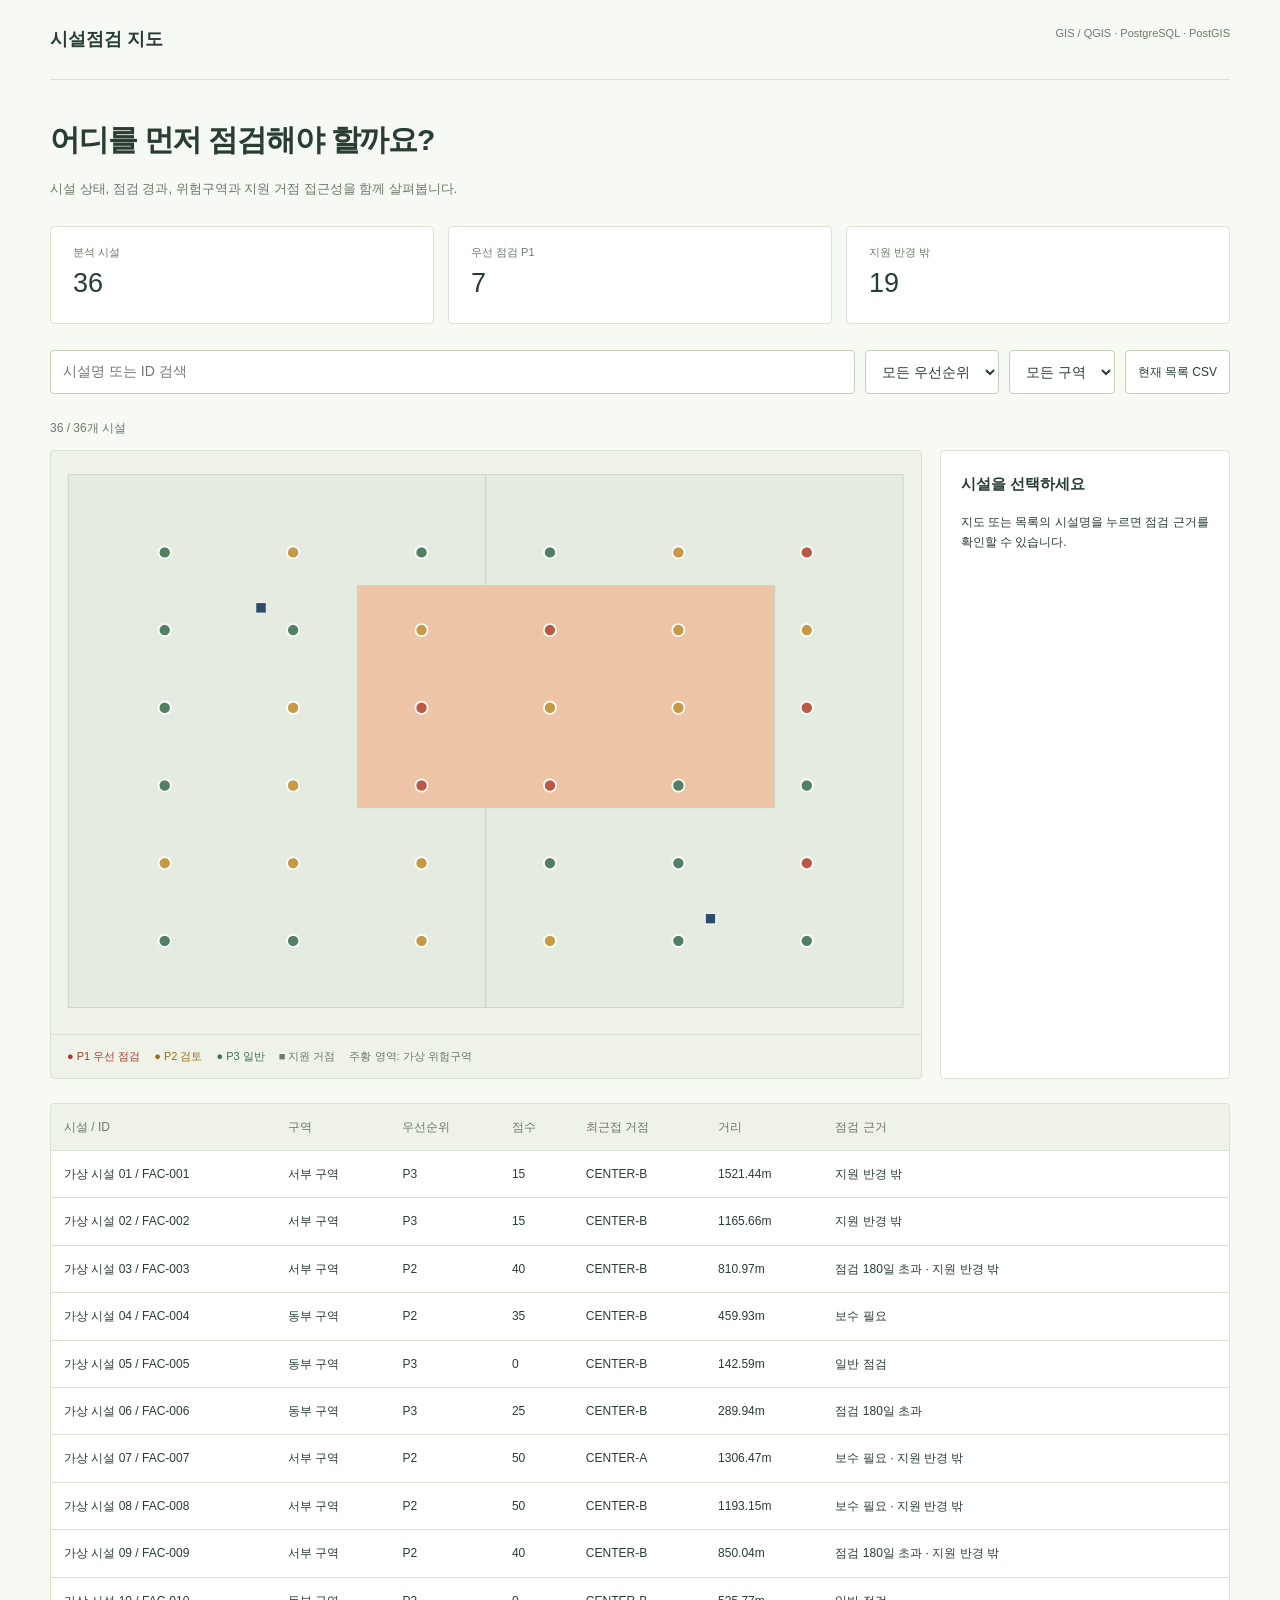
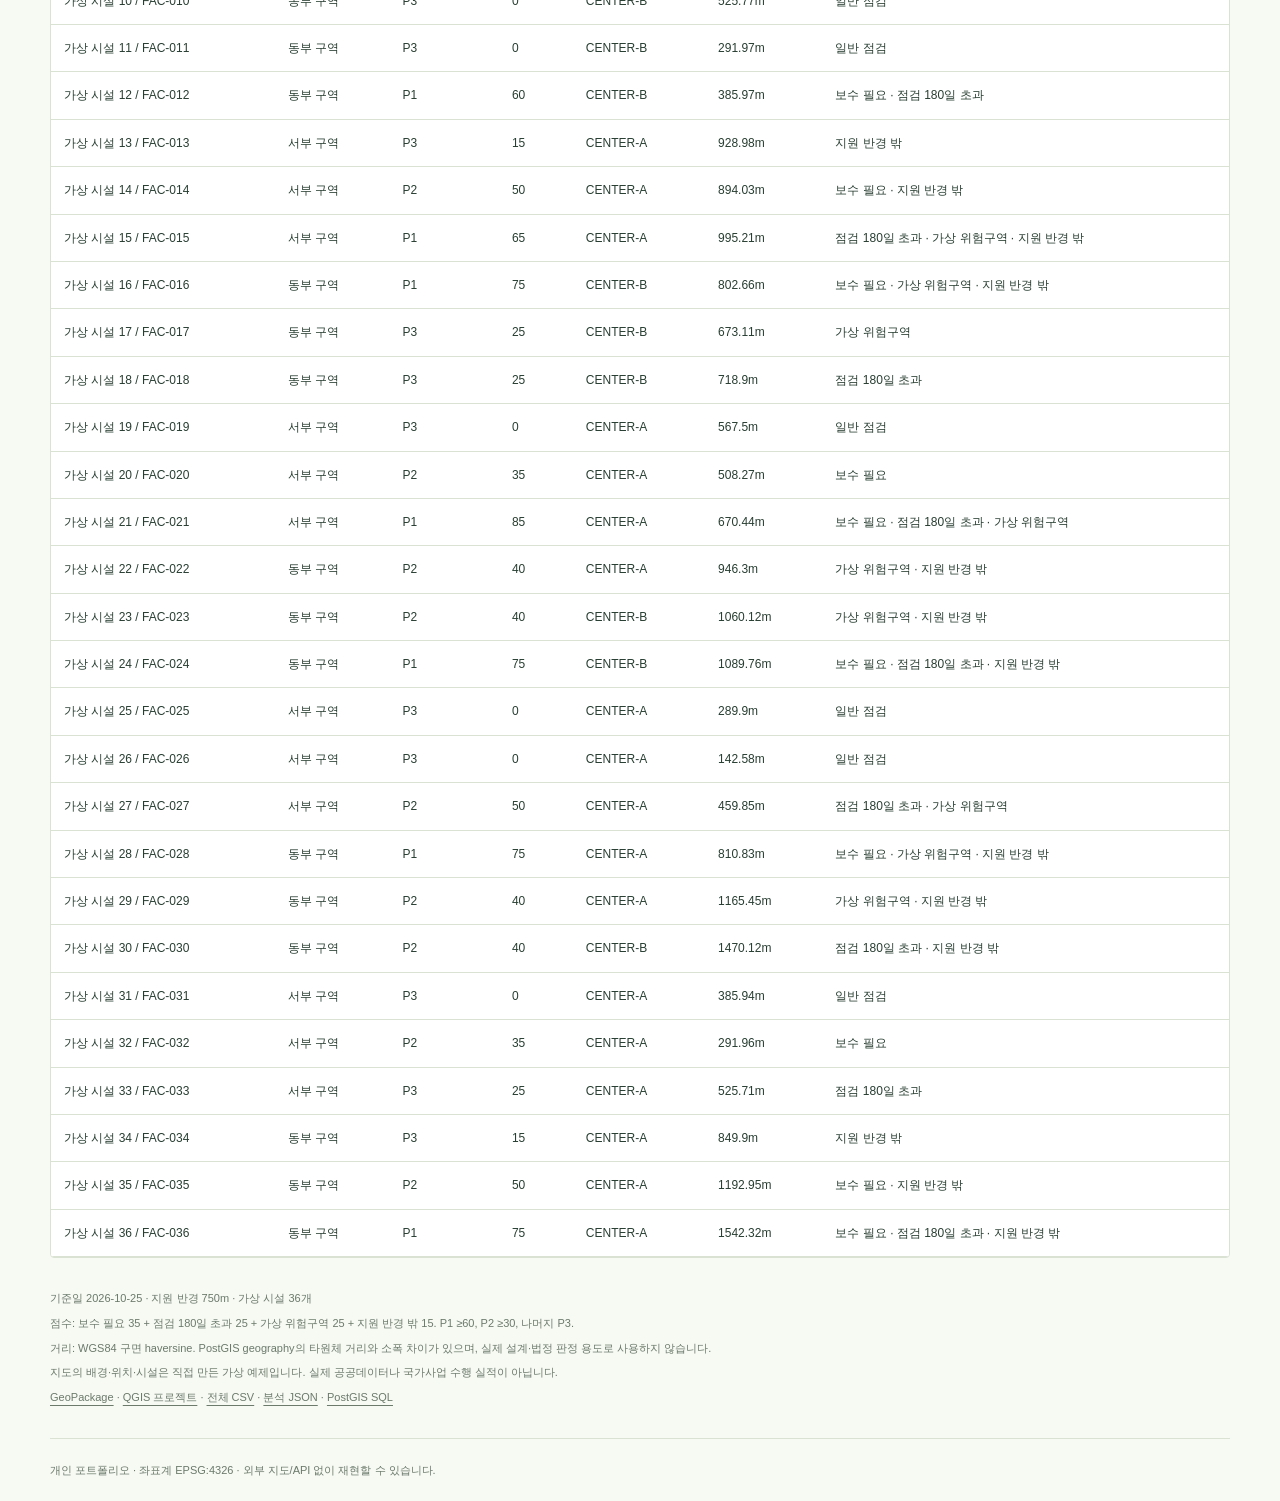
==== output/index.html @ bceedb84 "Build reproducible facility GIS analysis with map and PostGIS verification" ====
<!doctype html><html lang="ko"><head><link rel="icon" href="data:,"><meta charset="utf-8"><meta name="viewport" content="width=device-width,initial-scale=1"><title>시설 점검 우선순위 · GIS 포트폴리오</title><style>
:root{--ink:#283e32;--muted:#6b7a6b;--line:#dae2d4}*{box-sizing:border-box}body{margin:0;background:#f7f9f3;color:var(--ink);font:14px/1.7 "Segoe UI","Malgun Gothic",sans-serif}.shell{width:min(1180px,calc(100% - 40px));margin:auto}header{border-bottom:1px solid var(--line);padding:24px 0;display:flex;justify-content:space-between;gap:20px}header strong{font-size:18px}header span,small{font-size:11px;color:var(--muted)}h1{font-size:30px;letter-spacing:-.04em;margin:34px 0 10px}h2{font-size:15px;margin:0 0 15px}.lead{color:var(--muted);font-size:13px}.metrics{display:grid;grid-template-columns:repeat(3,1fr);gap:14px;margin:26px 0}.metrics>div{border:1px solid var(--line);background:white;padding:16px 22px;border-radius:4px}.metrics span{display:block;font-size:11px;color:var(--muted)}.metrics strong{font-size:27px;font-weight:500}.filters{display:flex;gap:10px;margin:24px 0}input,select,button{font:inherit;border:1px solid #c5d0bf;background:white;border-radius:4px;padding:9px 12px;color:var(--ink)}input{flex:1;min-width:0}button{cursor:pointer;font-size:12px}.layout{display:grid;grid-template-columns:minmax(0,3fr) minmax(230px,1fr);gap:18px}.map{border:1px solid var(--line);background:#eef2e8;border-radius:4px;overflow:hidden}svg{display:block;width:100%;height:auto}.asset{fill:#537f62;stroke:white;stroke-width:2;cursor:pointer}.asset[data-priority=P1]{fill:#bb5945}.asset[data-priority=P2]{fill:#c69a44}.asset:focus,.asset.selected{stroke:#152c20;stroke-width:4;outline:none}.asset[hidden]{display:none}.detail{background:white;border:1px solid var(--line);padding:20px;border-radius:4px}.detail p{font-size:12px}.legend{font-size:11px;color:var(--muted);padding:12px 16px;border-top:1px solid var(--line);display:flex;flex-wrap:wrap;gap:14px}.p1{color:#a3402c}.p2{color:#986c20}.p3{color:#427253}.table-wrap{overflow:auto;margin-top:24px;border:1px solid var(--line);border-radius:4px}table{border-collapse:collapse;width:100%;background:white;font-size:12px}th,td{text-align:left;padding:13px;border-bottom:1px solid var(--line)}th{font-weight:500;color:var(--muted);background:#eef2e8}td button{padding:0;border:0;text-align:left;background:none;color:var(--ink)}.empty{text-align:center;padding:25px}.notes{padding:25px 0;color:var(--muted);font-size:11px}.notes p{margin:6px 0}a{color:inherit;text-underline-offset:4px}.status{font-size:12px;color:var(--muted)}footer{border-top:1px solid var(--line);padding:22px 0;font-size:11px;color:var(--muted)}:focus-visible{outline:2px solid #466c3f;outline-offset:3px}@media(max-width:760px){.shell{width:calc(100% - 28px)}.layout{grid-template-columns:1fr}.filters{flex-wrap:wrap}.filters input{flex-basis:100%}.filters select{flex:1;min-width:0}.metrics{gap:8px}.metrics>div{padding:12px}h1{font-size:25px}header span{display:none}table{min-width:650px}}
</style></head><body><div class="shell"><header><strong>시설점검 지도</strong><span>GIS / QGIS · PostgreSQL · PostGIS</span></header><main><h1>어디를 먼저 점검해야 할까요?</h1><p class="lead">시설 상태, 점검 경과, 위험구역과 지원 거점 접근성을 함께 살펴봅니다.</p><section class="metrics" aria-label="분석 요약"><div><span>분석 시설</span><strong id="total"></strong></div><div><span>우선 점검 P1</span><strong id="high"></strong></div><div><span>지원 반경 밖</span><strong id="uncovered"></strong></div></section><div class="filters"><input id="search" type="search" placeholder="시설명 또는 ID 검색" aria-label="시설 검색"><select id="priority" aria-label="우선순위"><option value="">모든 우선순위</option><option>P1</option><option>P2</option><option>P3</option></select><select id="zone" aria-label="구역"><option value="">모든 구역</option></select><button id="download">현재 목록 CSV</button></div><p id="count" class="status" role="status"></p><div class="layout"><div class="map"><svg viewBox="0 0 1000 670" role="img" aria-label="가상 공공시설 우선순위 지도"><path d="M 20.00,640.00 L 500.00,640.00 L 500.00,27.23 L 20.00,27.23 L 20.00,640.00 Z" fill-rule="evenodd" fill="#e4ece1" stroke="#c6d2bd"><title>서부 구역</title></path><path d="M 500.00,640.00 L 980.00,640.00 L 980.00,27.23 L 500.00,27.23 L 500.00,640.00 Z" fill-rule="evenodd" fill="#e4ece1" stroke="#c6d2bd"><title>동부 구역</title></path><path d="M 352.31,410.21 L 832.31,410.21 L 832.31,154.89 L 352.31,154.89 L 352.31,410.21 Z" fill-rule="evenodd" fill="#edc4a5" stroke="#c6d2bd"><title>가상 집중 점검구역</title></path><circle class="asset" tabindex="0" role="button" aria-label="가상 시설 01" data-id="FAC-001" data-priority="P3" cx="130.77" cy="563.40" r="7"><title>가상 시설 01</title></circle><circle class="asset" tabindex="0" role="button" aria-label="가상 시설 02" data-id="FAC-002" data-priority="P3" cx="278.46" cy="563.40" r="7"><title>가상 시설 02</title></circle><circle class="asset" tabindex="0" role="button" aria-label="가상 시설 03" data-id="FAC-003" data-priority="P2" cx="426.15" cy="563.40" r="7"><title>가상 시설 03</title></circle><circle class="asset" tabindex="0" role="button" aria-label="가상 시설 04" data-id="FAC-004" data-priority="P2" cx="573.85" cy="563.40" r="7"><title>가상 시설 04</title></circle><circle class="asset" tabindex="0" role="button" aria-label="가상 시설 05" data-id="FAC-005" data-priority="P3" cx="721.54" cy="563.40" r="7"><title>가상 시설 05</title></circle><circle class="asset" tabindex="0" role="button" aria-label="가상 시설 06" data-id="FAC-006" data-priority="P3" cx="869.23" cy="563.40" r="7"><title>가상 시설 06</title></circle><circle class="asset" tabindex="0" role="button" aria-label="가상 시설 07" data-id="FAC-007" data-priority="P2" cx="130.77" cy="474.04" r="7"><title>가상 시설 07</title></circle><circle class="asset" tabindex="0" role="button" aria-label="가상 시설 08" data-id="FAC-008" data-priority="P2" cx="278.46" cy="474.04" r="7"><title>가상 시설 08</title></circle><circle class="asset" tabindex="0" role="button" aria-label="가상 시설 09" data-id="FAC-009" data-priority="P2" cx="426.15" cy="474.04" r="7"><title>가상 시설 09</title></circle><circle class="asset" tabindex="0" role="button" aria-label="가상 시설 10" data-id="FAC-010" data-priority="P3" cx="573.85" cy="474.04" r="7"><title>가상 시설 10</title></circle><circle class="asset" tabindex="0" role="button" aria-label="가상 시설 11" data-id="FAC-011" data-priority="P3" cx="721.54" cy="474.04" r="7"><title>가상 시설 11</title></circle><circle class="asset" tabindex="0" role="button" aria-label="가상 시설 12" data-id="FAC-012" data-priority="P1" cx="869.23" cy="474.04" r="7"><title>가상 시설 12</title></circle><circle class="asset" tabindex="0" role="button" aria-label="가상 시설 13" data-id="FAC-013" data-priority="P3" cx="130.77" cy="384.68" r="7"><title>가상 시설 13</title></circle><circle class="asset" tabindex="0" role="button" aria-label="가상 시설 14" data-id="FAC-014" data-priority="P2" cx="278.46" cy="384.68" r="7"><title>가상 시설 14</title></circle><circle class="asset" tabindex="0" role="button" aria-label="가상 시설 15" data-id="FAC-015" data-priority="P1" cx="426.15" cy="384.68" r="7"><title>가상 시설 15</title></circle><circle class="asset" tabindex="0" role="button" aria-label="가상 시설 16" data-id="FAC-016" data-priority="P1" cx="573.85" cy="384.68" r="7"><title>가상 시설 16</title></circle><circle class="asset" tabindex="0" role="button" aria-label="가상 시설 17" data-id="FAC-017" data-priority="P3" cx="721.54" cy="384.68" r="7"><title>가상 시설 17</title></circle><circle class="asset" tabindex="0" role="button" aria-label="가상 시설 18" data-id="FAC-018" data-priority="P3" cx="869.23" cy="384.68" r="7"><title>가상 시설 18</title></circle><circle class="asset" tabindex="0" role="button" aria-label="가상 시설 19" data-id="FAC-019" data-priority="P3" cx="130.77" cy="295.32" r="7"><title>가상 시설 19</title></circle><circle class="asset" tabindex="0" role="button" aria-label="가상 시설 20" data-id="FAC-020" data-priority="P2" cx="278.46" cy="295.32" r="7"><title>가상 시설 20</title></circle><circle class="asset" tabindex="0" role="button" aria-label="가상 시설 21" data-id="FAC-021" data-priority="P1" cx="426.15" cy="295.32" r="7"><title>가상 시설 21</title></circle><circle class="asset" tabindex="0" role="button" aria-label="가상 시설 22" data-id="FAC-022" data-priority="P2" cx="573.85" cy="295.32" r="7"><title>가상 시설 22</title></circle><circle class="asset" tabindex="0" role="button" aria-label="가상 시설 23" data-id="FAC-023" data-priority="P2" cx="721.54" cy="295.32" r="7"><title>가상 시설 23</title></circle><circle class="asset" tabindex="0" role="button" aria-label="가상 시설 24" data-id="FAC-024" data-priority="P1" cx="869.23" cy="295.32" r="7"><title>가상 시설 24</title></circle><circle class="asset" tabindex="0" role="button" aria-label="가상 시설 25" data-id="FAC-025" data-priority="P3" cx="130.77" cy="205.96" r="7"><title>가상 시설 25</title></circle><circle class="asset" tabindex="0" role="button" aria-label="가상 시설 26" data-id="FAC-026" data-priority="P3" cx="278.46" cy="205.96" r="7"><title>가상 시설 26</title></circle><circle class="asset" tabindex="0" role="button" aria-label="가상 시설 27" data-id="FAC-027" data-priority="P2" cx="426.15" cy="205.96" r="7"><title>가상 시설 27</title></circle><circle class="asset" tabindex="0" role="button" aria-label="가상 시설 28" data-id="FAC-028" data-priority="P1" cx="573.85" cy="205.96" r="7"><title>가상 시설 28</title></circle><circle class="asset" tabindex="0" role="button" aria-label="가상 시설 29" data-id="FAC-029" data-priority="P2" cx="721.54" cy="205.96" r="7"><title>가상 시설 29</title></circle><circle class="asset" tabindex="0" role="button" aria-label="가상 시설 30" data-id="FAC-030" data-priority="P2" cx="869.23" cy="205.96" r="7"><title>가상 시설 30</title></circle><circle class="asset" tabindex="0" role="button" aria-label="가상 시설 31" data-id="FAC-031" data-priority="P3" cx="130.77" cy="116.60" r="7"><title>가상 시설 31</title></circle><circle class="asset" tabindex="0" role="button" aria-label="가상 시설 32" data-id="FAC-032" data-priority="P2" cx="278.46" cy="116.60" r="7"><title>가상 시설 32</title></circle><circle class="asset" tabindex="0" role="button" aria-label="가상 시설 33" data-id="FAC-033" data-priority="P3" cx="426.15" cy="116.60" r="7"><title>가상 시설 33</title></circle><circle class="asset" tabindex="0" role="button" aria-label="가상 시설 34" data-id="FAC-034" data-priority="P3" cx="573.85" cy="116.60" r="7"><title>가상 시설 34</title></circle><circle class="asset" tabindex="0" role="button" aria-label="가상 시설 35" data-id="FAC-035" data-priority="P2" cx="721.54" cy="116.60" r="7"><title>가상 시설 35</title></circle><circle class="asset" tabindex="0" role="button" aria-label="가상 시설 36" data-id="FAC-036" data-priority="P1" cx="869.23" cy="116.60" r="7"><title>가상 시설 36</title></circle><rect x="235.54" y="174.43" width="12" height="12" fill="#2e4d6b" stroke="white"><title>가상 북부 지원 거점</title></rect><rect x="752.46" y="531.87" width="12" height="12" fill="#2e4d6b" stroke="white"><title>가상 남부 지원 거점</title></rect></svg><div class="legend"><span class="p1">● P1 우선 점검</span><span class="p2">● P2 검토</span><span class="p3">● P3 일반</span><span>■ 지원 거점</span><span>주황 영역: 가상 위험구역</span></div></div><aside class="detail" id="detail"><h2>시설을 선택하세요</h2><p>지도 또는 목록의 시설명을 누르면 점검 근거를 확인할 수 있습니다.</p></aside></div><div class="table-wrap"><table><thead><tr><th>시설 / ID</th><th>구역</th><th>우선순위</th><th>점수</th><th>최근접 거점</th><th>거리</th><th>점검 근거</th></tr></thead><tbody id="rows"></tbody></table></div><section class="notes"><p id="basis"></p><p>점수: 보수 필요 35 + 점검 180일 초과 25 + 가상 위험구역 25 + 지원 반경 밖 15. P1 ≥60, P2 ≥30, 나머지 P3.</p><p>거리: WGS84 구면 haversine. PostGIS geography의 타원체 거리와 소폭 차이가 있으며, 실제 설계·법정 판정 용도로 사용하지 않습니다.</p><p>지도의 배경·위치·시설은 직접 만든 가상 예제입니다. 실제 공공데이터나 국가사업 수행 실적이 아닙니다.</p><p><a href="analysis.gpkg">GeoPackage</a> · <a href="facility-review.qgs">QGIS 프로젝트</a> · <a href="facilities.csv">전체 CSV</a> · <a href="report.json">분석 JSON</a> · <a href="postgis.sql">PostGIS SQL</a></p></section></main><footer>개인 포트폴리오 · 좌표계 EPSG:4326 · 외부 지도/API 없이 재현할 수 있습니다.</footer></div><script id="report-data" type="application/json">{"as_of": "2026-10-25", "radius_m": 750, "distance_method": "WGS84 coordinates / spherical haversine R=6371008.8m; PostGIS geography uses spheroid", "synthetic": true, "total": 36, "uncovered": 19, "high_priority": 7, "rows": [{"id": "FAC-001", "name": "가상 시설 01", "kind": "안전표지", "condition": "OK", "last_inspected": "2026-09-01", "zone": "서부 구역", "nearest_center": "CENTER-B", "distance_m": 1521.44, "covered": false, "hazard": false, "overdue": false, "score": 15, "priority": "P3", "reasons": "지원 반경 밖", "lon": 127.42, "lat": 36.61}, {"id": "FAC-002", "name": "가상 시설 02", "kind": "보행시설", "condition": "OK", "last_inspected": "2026-09-01", "zone": "서부 구역", "nearest_center": "CENTER-B", "distance_m": 1165.66, "covered": false, "hazard": false, "overdue": false, "score": 15, "priority": "P3", "reasons": "지원 반경 밖", "lon": 127.424, "lat": 36.61}, {"id": "FAC-003", "name": "가상 시설 03", "kind": "배수시설", "condition": "OK", "last_inspected": "2026-01-10", "zone": "서부 구역", "nearest_center": "CENTER-B", "distance_m": 810.97, "covered": false, "hazard": false, "overdue": true, "score": 40, "priority": "P2", "reasons": "점검 180일 초과 · 지원 반경 밖", "lon": 127.428, "lat": 36.61}, {"id": "FAC-004", "name": "가상 시설 04", "kind": "안전표지", "condition": "REPAIR", "last_inspected": "2026-09-01", "zone": "동부 구역", "nearest_center": "CENTER-B", "distance_m": 459.93, "covered": true, "hazard": false, "overdue": false, "score": 35, "priority": "P2", "reasons": "보수 필요", "lon": 127.432, "lat": 36.61}, {"id": "FAC-005", "name": "가상 시설 05", "kind": "보행시설", "condition": "OK", "last_inspected": "2026-09-01", "zone": "동부 구역", "nearest_center": "CENTER-B", "distance_m": 142.59, "covered": true, "hazard": false, "overdue": false, "score": 0, "priority": "P3", "reasons": "일반 점검", "lon": 127.436, "lat": 36.61}, {"id": "FAC-006", "name": "가상 시설 06", "kind": "배수시설", "condition": "OK", "last_inspected": "2026-01-10", "zone": "동부 구역", "nearest_center": "CENTER-B", "distance_m": 289.94, "covered": true, "hazard": false, "overdue": true, "score": 25, "priority": "P3", "reasons": "점검 180일 초과", "lon": 127.44, "lat": 36.61}, {"id": "FAC-007", "name": "가상 시설 07", "kind": "안전표지", "condition": "REPAIR", "last_inspected": "2026-09-01", "zone": "서부 구역", "nearest_center": "CENTER-A", "distance_m": 1306.47, "covered": false, "hazard": false, "overdue": false, "score": 50, "priority": "P2", "reasons": "보수 필요 · 지원 반경 밖", "lon": 127.42, "lat": 36.6135}, {"id": "FAC-008", "name": "가상 시설 08", "kind": "보행시설", "condition": "REPAIR", "last_inspected": "2026-09-01", "zone": "서부 구역", "nearest_center": "CENTER-B", "distance_m": 1193.15, "covered": false, "hazard": false, "overdue": false, "score": 50, "priority": "P2", "reasons": "보수 필요 · 지원 반경 밖", "lon": 127.424, "lat": 36.6135}, {"id": "FAC-009", "name": "가상 시설 09", "kind": "배수시설", "condition": "OK", "last_inspected": "2026-01-10", "zone": "서부 구역", "nearest_center": "CENTER-B", "distance_m": 850.04, "covered": false, "hazard": false, "overdue": true, "score": 40, "priority": "P2", "reasons": "점검 180일 초과 · 지원 반경 밖", "lon": 127.428, "lat": 36.6135}, {"id": "FAC-010", "name": "가상 시설 10", "kind": "안전표지", "condition": "OK", "last_inspected": "2026-09-01", "zone": "동부 구역", "nearest_center": "CENTER-B", "distance_m": 525.77, "covered": true, "hazard": false, "overdue": false, "score": 0, "priority": "P3", "reasons": "일반 점검", "lon": 127.432, "lat": 36.6135}, {"id": "FAC-011", "name": "가상 시설 11", "kind": "보행시설", "condition": "OK", "last_inspected": "2026-09-01", "zone": "동부 구역", "nearest_center": "CENTER-B", "distance_m": 291.97, "covered": true, "hazard": false, "overdue": false, "score": 0, "priority": "P3", "reasons": "일반 점검", "lon": 127.436, "lat": 36.6135}, {"id": "FAC-012", "name": "가상 시설 12", "kind": "배수시설", "condition": "REPAIR", "last_inspected": "2026-01-10", "zone": "동부 구역", "nearest_center": "CENTER-B", "distance_m": 385.97, "covered": true, "hazard": false, "overdue": true, "score": 60, "priority": "P1", "reasons": "보수 필요 · 점검 180일 초과", "lon": 127.44, "lat": 36.6135}, {"id": "FAC-013", "name": "가상 시설 13", "kind": "안전표지", "condition": "OK", "last_inspected": "2026-09-01", "zone": "서부 구역", "nearest_center": "CENTER-A", "distance_m": 928.98, "covered": false, "hazard": false, "overdue": false, "score": 15, "priority": "P3", "reasons": "지원 반경 밖", "lon": 127.42, "lat": 36.617}, {"id": "FAC-014", "name": "가상 시설 14", "kind": "보행시설", "condition": "REPAIR", "last_inspected": "2026-09-01", "zone": "서부 구역", "nearest_center": "CENTER-A", "distance_m": 894.03, "covered": false, "hazard": false, "overdue": false, "score": 50, "priority": "P2", "reasons": "보수 필요 · 지원 반경 밖", "lon": 127.424, "lat": 36.617}, {"id": "FAC-015", "name": "가상 시설 15", "kind": "배수시설", "condition": "OK", "last_inspected": "2026-01-10", "zone": "서부 구역", "nearest_center": "CENTER-A", "distance_m": 995.21, "covered": false, "hazard": true, "overdue": true, "score": 65, "priority": "P1", "reasons": "점검 180일 초과 · 가상 위험구역 · 지원 반경 밖", "lon": 127.428, "lat": 36.617}, {"id": "FAC-016", "name": "가상 시설 16", "kind": "안전표지", "condition": "REPAIR", "last_inspected": "2026-09-01", "zone": "동부 구역", "nearest_center": "CENTER-B", "distance_m": 802.66, "covered": false, "hazard": true, "overdue": false, "score": 75, "priority": "P1", "reasons": "보수 필요 · 가상 위험구역 · 지원 반경 밖", "lon": 127.432, "lat": 36.617}, {"id": "FAC-017", "name": "가상 시설 17", "kind": "보행시설", "condition": "OK", "last_inspected": "2026-09-01", "zone": "동부 구역", "nearest_center": "CENTER-B", "distance_m": 673.11, "covered": true, "hazard": true, "overdue": false, "score": 25, "priority": "P3", "reasons": "가상 위험구역", "lon": 127.436, "lat": 36.617}, {"id": "FAC-018", "name": "가상 시설 18", "kind": "배수시설", "condition": "OK", "last_inspected": "2026-01-10", "zone": "동부 구역", "nearest_center": "CENTER-B", "distance_m": 718.9, "covered": true, "hazard": false, "overdue": true, "score": 25, "priority": "P3", "reasons": "점검 180일 초과", "lon": 127.44, "lat": 36.617}, {"id": "FAC-019", "name": "가상 시설 19", "kind": "안전표지", "condition": "OK", "last_inspected": "2026-09-01", "zone": "서부 구역", "nearest_center": "CENTER-A", "distance_m": 567.5, "covered": true, "hazard": false, "overdue": false, "score": 0, "priority": "P3", "reasons": "일반 점검", "lon": 127.42, "lat": 36.6205}, {"id": "FAC-020", "name": "가상 시설 20", "kind": "보행시설", "condition": "REPAIR", "last_inspected": "2026-09-01", "zone": "서부 구역", "nearest_center": "CENTER-A", "distance_m": 508.27, "covered": true, "hazard": false, "overdue": false, "score": 35, "priority": "P2", "reasons": "보수 필요", "lon": 127.424, "lat": 36.6205}, {"id": "FAC-021", "name": "가상 시설 21", "kind": "배수시설", "condition": "REPAIR", "last_inspected": "2026-01-10", "zone": "서부 구역", "nearest_center": "CENTER-A", "distance_m": 670.44, "covered": true, "hazard": true, "overdue": true, "score": 85, "priority": "P1", "reasons": "보수 필요 · 점검 180일 초과 · 가상 위험구역", "lon": 127.428, "lat": 36.6205}, {"id": "FAC-022", "name": "가상 시설 22", "kind": "안전표지", "condition": "OK", "last_inspected": "2026-09-01", "zone": "동부 구역", "nearest_center": "CENTER-A", "distance_m": 946.3, "covered": false, "hazard": true, "overdue": false, "score": 40, "priority": "P2", "reasons": "가상 위험구역 · 지원 반경 밖", "lon": 127.432, "lat": 36.6205}, {"id": "FAC-023", "name": "가상 시설 23", "kind": "보행시설", "condition": "OK", "last_inspected": "2026-09-01", "zone": "동부 구역", "nearest_center": "CENTER-B", "distance_m": 1060.12, "covered": false, "hazard": true, "overdue": false, "score": 40, "priority": "P2", "reasons": "가상 위험구역 · 지원 반경 밖", "lon": 127.436, "lat": 36.6205}, {"id": "FAC-024", "name": "가상 시설 24", "kind": "배수시설", "condition": "REPAIR", "last_inspected": "2026-01-10", "zone": "동부 구역", "nearest_center": "CENTER-B", "distance_m": 1089.76, "covered": false, "hazard": false, "overdue": true, "score": 75, "priority": "P1", "reasons": "보수 필요 · 점검 180일 초과 · 지원 반경 밖", "lon": 127.44, "lat": 36.6205}, {"id": "FAC-025", "name": "가상 시설 25", "kind": "안전표지", "condition": "OK", "last_inspected": "2026-09-01", "zone": "서부 구역", "nearest_center": "CENTER-A", "distance_m": 289.9, "covered": true, "hazard": false, "overdue": false, "score": 0, "priority": "P3", "reasons": "일반 점검", "lon": 127.42, "lat": 36.624}, {"id": "FAC-026", "name": "가상 시설 26", "kind": "보행시설", "condition": "OK", "last_inspected": "2026-09-01", "zone": "서부 구역", "nearest_center": "CENTER-A", "distance_m": 142.58, "covered": true, "hazard": false, "overdue": false, "score": 0, "priority": "P3", "reasons": "일반 점검", "lon": 127.424, "lat": 36.624}, {"id": "FAC-027", "name": "가상 시설 27", "kind": "배수시설", "condition": "OK", "last_inspected": "2026-01-10", "zone": "서부 구역", "nearest_center": "CENTER-A", "distance_m": 459.85, "covered": true, "hazard": true, "overdue": true, "score": 50, "priority": "P2", "reasons": "점검 180일 초과 · 가상 위험구역", "lon": 127.428, "lat": 36.624}, {"id": "FAC-028", "name": "가상 시설 28", "kind": "안전표지", "condition": "REPAIR", "last_inspected": "2026-09-01", "zone": "동부 구역", "nearest_center": "CENTER-A", "distance_m": 810.83, "covered": false, "hazard": true, "overdue": false, "score": 75, "priority": "P1", "reasons": "보수 필요 · 가상 위험구역 · 지원 반경 밖", "lon": 127.432, "lat": 36.624}, {"id": "FAC-029", "name": "가상 시설 29", "kind": "보행시설", "condition": "OK", "last_inspected": "2026-09-01", "zone": "동부 구역", "nearest_center": "CENTER-A", "distance_m": 1165.45, "covered": false, "hazard": true, "overdue": false, "score": 40, "priority": "P2", "reasons": "가상 위험구역 · 지원 반경 밖", "lon": 127.436, "lat": 36.624}, {"id": "FAC-030", "name": "가상 시설 30", "kind": "배수시설", "condition": "OK", "last_inspected": "2026-01-10", "zone": "동부 구역", "nearest_center": "CENTER-B", "distance_m": 1470.12, "covered": false, "hazard": false, "overdue": true, "score": 40, "priority": "P2", "reasons": "점검 180일 초과 · 지원 반경 밖", "lon": 127.44, "lat": 36.624}, {"id": "FAC-031", "name": "가상 시설 31", "kind": "안전표지", "condition": "OK", "last_inspected": "2026-09-01", "zone": "서부 구역", "nearest_center": "CENTER-A", "distance_m": 385.94, "covered": true, "hazard": false, "overdue": false, "score": 0, "priority": "P3", "reasons": "일반 점검", "lon": 127.42, "lat": 36.6275}, {"id": "FAC-032", "name": "가상 시설 32", "kind": "보행시설", "condition": "REPAIR", "last_inspected": "2026-09-01", "zone": "서부 구역", "nearest_center": "CENTER-A", "distance_m": 291.96, "covered": true, "hazard": false, "overdue": false, "score": 35, "priority": "P2", "reasons": "보수 필요", "lon": 127.424, "lat": 36.6275}, {"id": "FAC-033", "name": "가상 시설 33", "kind": "배수시설", "condition": "OK", "last_inspected": "2026-01-10", "zone": "서부 구역", "nearest_center": "CENTER-A", "distance_m": 525.71, "covered": true, "hazard": false, "overdue": true, "score": 25, "priority": "P3", "reasons": "점검 180일 초과", "lon": 127.428, "lat": 36.6275}, {"id": "FAC-034", "name": "가상 시설 34", "kind": "안전표지", "condition": "OK", "last_inspected": "2026-09-01", "zone": "동부 구역", "nearest_center": "CENTER-A", "distance_m": 849.9, "covered": false, "hazard": false, "overdue": false, "score": 15, "priority": "P3", "reasons": "지원 반경 밖", "lon": 127.432, "lat": 36.6275}, {"id": "FAC-035", "name": "가상 시설 35", "kind": "보행시설", "condition": "REPAIR", "last_inspected": "2026-09-01", "zone": "동부 구역", "nearest_center": "CENTER-A", "distance_m": 1192.95, "covered": false, "hazard": false, "overdue": false, "score": 50, "priority": "P2", "reasons": "보수 필요 · 지원 반경 밖", "lon": 127.436, "lat": 36.6275}, {"id": "FAC-036", "name": "가상 시설 36", "kind": "배수시설", "condition": "REPAIR", "last_inspected": "2026-01-10", "zone": "동부 구역", "nearest_center": "CENTER-A", "distance_m": 1542.32, "covered": false, "hazard": false, "overdue": true, "score": 75, "priority": "P1", "reasons": "보수 필요 · 점검 180일 초과 · 지원 반경 밖", "lon": 127.44, "lat": 36.6275}]}</script><script>
const report=JSON.parse(document.querySelector('#report-data').textContent);const rows=report.rows;let shown=rows;
document.querySelector('#total').textContent=report.total;document.querySelector('#high').textContent=report.high_priority;document.querySelector('#uncovered').textContent=report.uncovered;document.querySelector('#basis').textContent=`기준일 ${report.as_of} · 지원 반경 ${report.radius_m}m · 가상 시설 ${report.total}개`;
for(const zone of [...new Set(rows.map(r=>r.zone))].sort()){const option=document.createElement('option');option.value=zone;option.textContent=zone;document.querySelector('#zone').append(option)}
function select(id){const row=rows.find(r=>r.id===id);if(!row)return;const box=document.querySelector('#detail');box.replaceChildren();const title=document.createElement('h2');title.textContent=row.name;box.append(title);for(const text of [`${row.id} · ${row.kind}`,`구역: ${row.zone}`,`우선순위: ${row.priority} / ${row.score}점`,`최근접 거점: ${row.nearest_center}`,`거리: ${row.distance_m.toLocaleString()}m / ${row.covered?'반경 안':'반경 밖'}`,`최종 점검: ${row.last_inspected}`,`점검 근거: ${row.reasons}`]){const p=document.createElement('p');p.textContent=text;box.append(p)}document.querySelectorAll('.asset').forEach(e=>e.classList.toggle('selected',e.dataset.id===id))}
function render(){const query=document.querySelector('#search').value.trim().toLocaleLowerCase();const priority=document.querySelector('#priority').value;const zone=document.querySelector('#zone').value;shown=rows.filter(r=>(!priority||r.priority===priority)&&(!zone||r.zone===zone)&&(!query||(r.id+' '+r.name).toLocaleLowerCase().includes(query)));document.querySelector('#count').textContent=`${shown.length} / ${rows.length}개 시설`;const body=document.querySelector('#rows');body.replaceChildren();const ids=new Set(shown.map(r=>r.id));document.querySelectorAll('.asset').forEach(e=>{e.toggleAttribute('hidden',!ids.has(e.dataset.id))});for(const row of shown){const tr=document.createElement('tr');const td=document.createElement('td');const button=document.createElement('button');button.textContent=row.name+' / '+row.id;button.onclick=()=>select(row.id);td.append(button);tr.append(td);for(const value of [row.zone,row.priority,row.score,row.nearest_center,row.distance_m+'m',row.reasons]){const cell=document.createElement('td');cell.textContent=value;tr.append(cell)}body.append(tr)}if(!shown.length){const tr=document.createElement('tr');const td=document.createElement('td');td.colSpan=7;td.className='empty';td.textContent='조건에 맞는 시설이 없습니다.';tr.append(td);body.append(tr)}}
for(const id of ['search','priority','zone'])document.querySelector('#'+id).addEventListener('input',render);
document.querySelectorAll('.asset').forEach(e=>{e.onclick=()=>select(e.dataset.id);e.onkeydown=event=>{if(event.key==='Enter'||event.key===' '){event.preventDefault();select(e.dataset.id)}}});
document.querySelector('#download').onclick=()=>{const keys=['id','name','zone','priority','score','distance_m','reasons'];const csv=v=>'"'+String(v).replace(/^[\s]*([=+@-])/g,"'$1").replaceAll('"','""')+'"';const text='\uFEFF'+[keys,...shown.map(r=>keys.map(k=>r[k]))].map(row=>row.map(csv).join(',')).join('\r\n');const url=URL.createObjectURL(new Blob([text],{type:'text/csv;charset=utf-8'}));const a=document.createElement('a');a.href=url;a.download='filtered-facilities.csv';a.click();setTimeout(()=>URL.revokeObjectURL(url),1000)};
render();
</script></body></html>
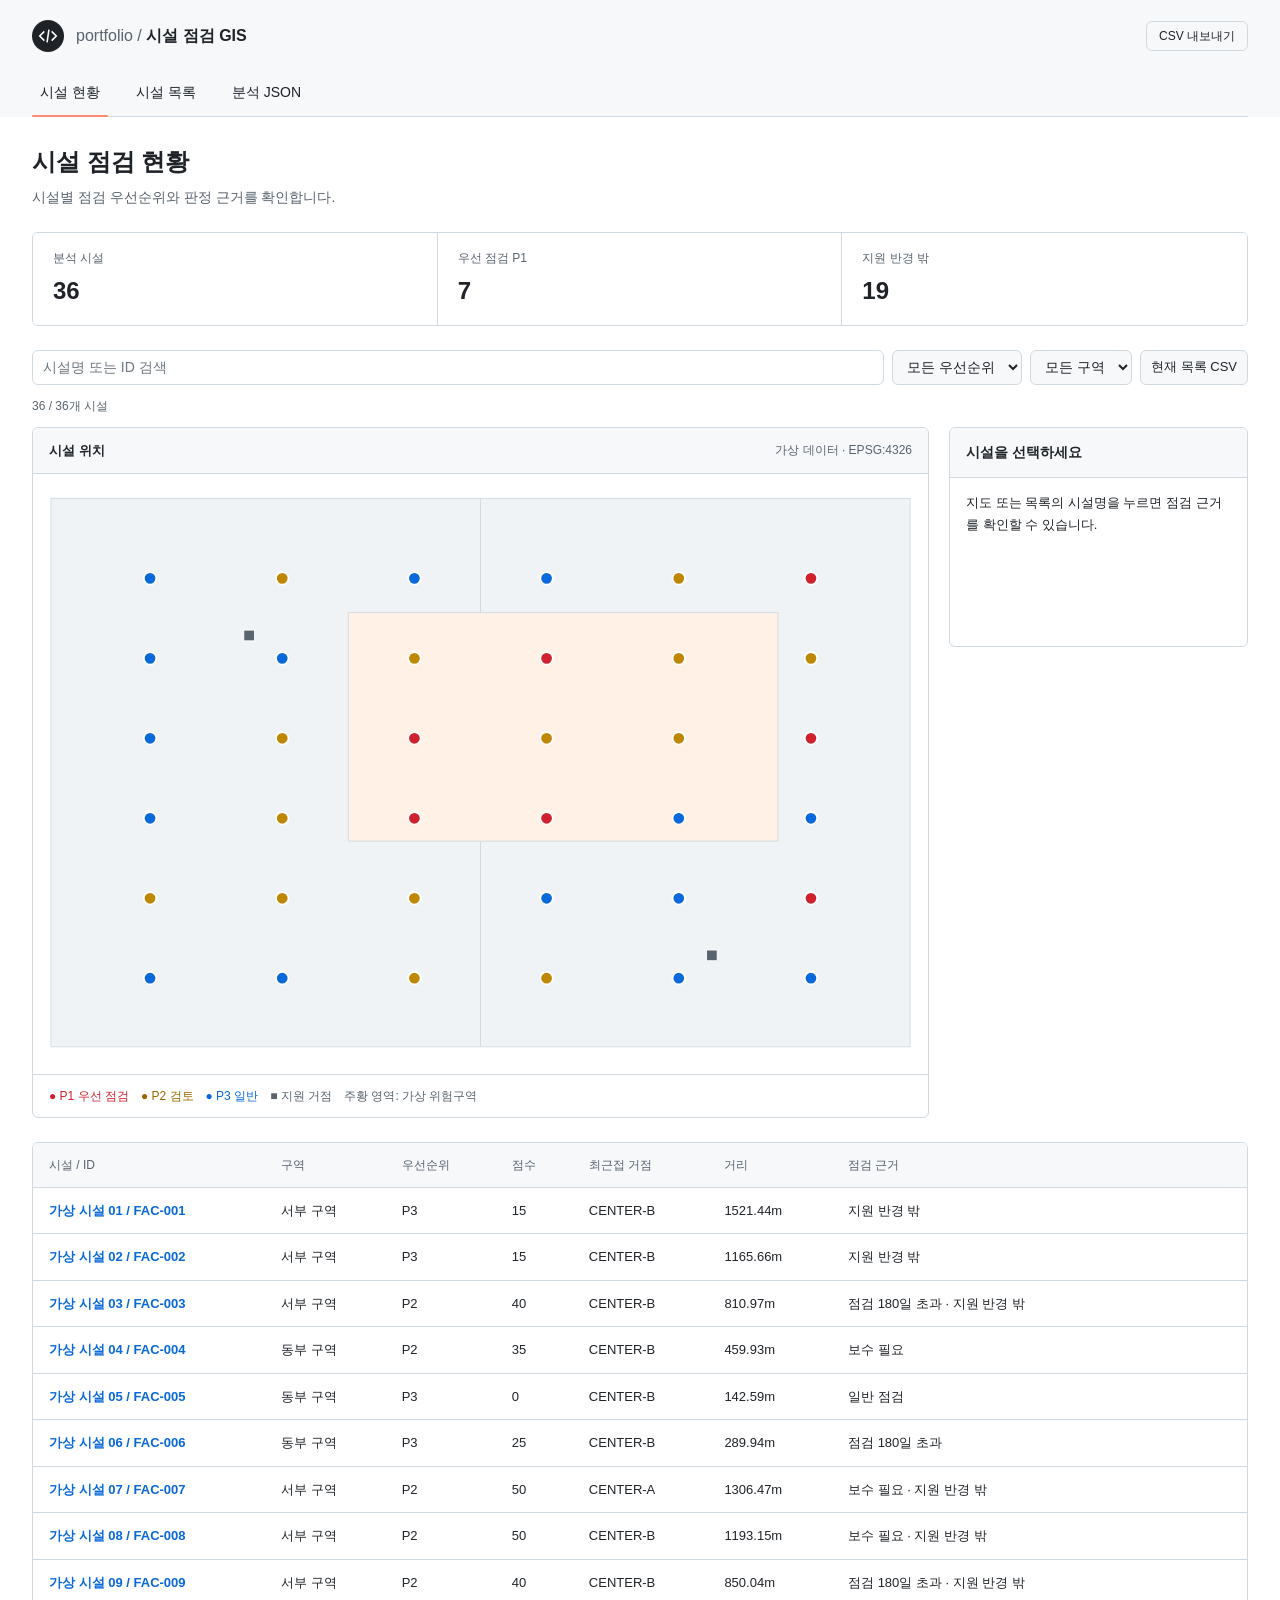
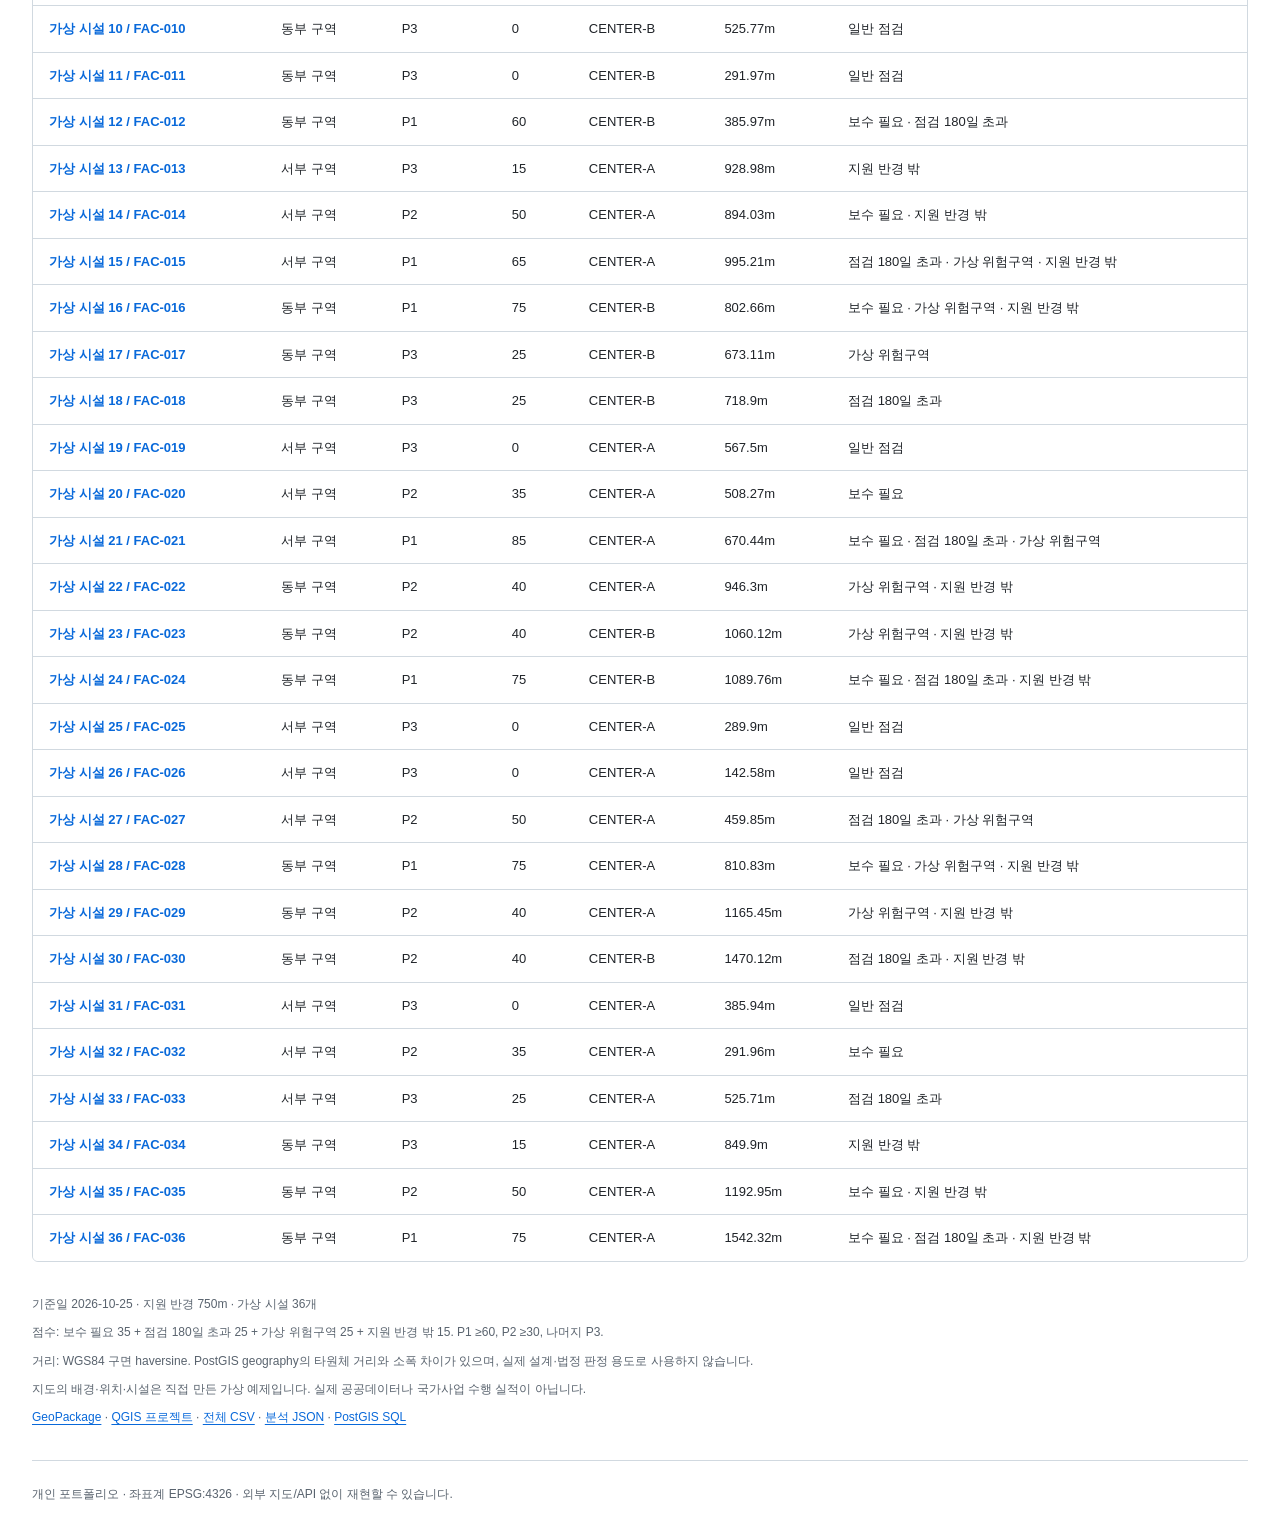
==== commit b6418e7f: "Apply GitHub-inspired GIS dashboard and neutral map styling" ====
--- a/output/index.html
+++ b/output/index.html
@@ -1,13 +1,733 @@
-<!doctype html><html lang="ko"><head><link rel="icon" href="data:,"><meta charset="utf-8"><meta name="viewport" content="width=device-width,initial-scale=1"><title>시설 점검 우선순위 · GIS 포트폴리오</title><style>
-:root{--ink:#283e32;--muted:#6b7a6b;--line:#dae2d4}*{box-sizing:border-box}body{margin:0;background:#f7f9f3;color:var(--ink);font:14px/1.7 "Segoe UI","Malgun Gothic",sans-serif}.shell{width:min(1180px,calc(100% - 40px));margin:auto}header{border-bottom:1px solid var(--line);padding:24px 0;display:flex;justify-content:space-between;gap:20px}header strong{font-size:18px}header span,small{font-size:11px;color:var(--muted)}h1{font-size:30px;letter-spacing:-.04em;margin:34px 0 10px}h2{font-size:15px;margin:0 0 15px}.lead{color:var(--muted);font-size:13px}.metrics{display:grid;grid-template-columns:repeat(3,1fr);gap:14px;margin:26px 0}.metrics>div{border:1px solid var(--line);background:white;padding:16px 22px;border-radius:4px}.metrics span{display:block;font-size:11px;color:var(--muted)}.metrics strong{font-size:27px;font-weight:500}.filters{display:flex;gap:10px;margin:24px 0}input,select,button{font:inherit;border:1px solid #c5d0bf;background:white;border-radius:4px;padding:9px 12px;color:var(--ink)}input{flex:1;min-width:0}button{cursor:pointer;font-size:12px}.layout{display:grid;grid-template-columns:minmax(0,3fr) minmax(230px,1fr);gap:18px}.map{border:1px solid var(--line);background:#eef2e8;border-radius:4px;overflow:hidden}svg{display:block;width:100%;height:auto}.asset{fill:#537f62;stroke:white;stroke-width:2;cursor:pointer}.asset[data-priority=P1]{fill:#bb5945}.asset[data-priority=P2]{fill:#c69a44}.asset:focus,.asset.selected{stroke:#152c20;stroke-width:4;outline:none}.asset[hidden]{display:none}.detail{background:white;border:1px solid var(--line);padding:20px;border-radius:4px}.detail p{font-size:12px}.legend{font-size:11px;color:var(--muted);padding:12px 16px;border-top:1px solid var(--line);display:flex;flex-wrap:wrap;gap:14px}.p1{color:#a3402c}.p2{color:#986c20}.p3{color:#427253}.table-wrap{overflow:auto;margin-top:24px;border:1px solid var(--line);border-radius:4px}table{border-collapse:collapse;width:100%;background:white;font-size:12px}th,td{text-align:left;padding:13px;border-bottom:1px solid var(--line)}th{font-weight:500;color:var(--muted);background:#eef2e8}td button{padding:0;border:0;text-align:left;background:none;color:var(--ink)}.empty{text-align:center;padding:25px}.notes{padding:25px 0;color:var(--muted);font-size:11px}.notes p{margin:6px 0}a{color:inherit;text-underline-offset:4px}.status{font-size:12px;color:var(--muted)}footer{border-top:1px solid var(--line);padding:22px 0;font-size:11px;color:var(--muted)}:focus-visible{outline:2px solid #466c3f;outline-offset:3px}@media(max-width:760px){.shell{width:calc(100% - 28px)}.layout{grid-template-columns:1fr}.filters{flex-wrap:wrap}.filters input{flex-basis:100%}.filters select{flex:1;min-width:0}.metrics{gap:8px}.metrics>div{padding:12px}h1{font-size:25px}header span{display:none}table{min-width:650px}}
-</style></head><body><div class="shell"><header><strong>시설점검 지도</strong><span>GIS / QGIS · PostgreSQL · PostGIS</span></header><main><h1>어디를 먼저 점검해야 할까요?</h1><p class="lead">시설 상태, 점검 경과, 위험구역과 지원 거점 접근성을 함께 살펴봅니다.</p><section class="metrics" aria-label="분석 요약"><div><span>분석 시설</span><strong id="total"></strong></div><div><span>우선 점검 P1</span><strong id="high"></strong></div><div><span>지원 반경 밖</span><strong id="uncovered"></strong></div></section><div class="filters"><input id="search" type="search" placeholder="시설명 또는 ID 검색" aria-label="시설 검색"><select id="priority" aria-label="우선순위"><option value="">모든 우선순위</option><option>P1</option><option>P2</option><option>P3</option></select><select id="zone" aria-label="구역"><option value="">모든 구역</option></select><button id="download">현재 목록 CSV</button></div><p id="count" class="status" role="status"></p><div class="layout"><div class="map"><svg viewBox="0 0 1000 670" role="img" aria-label="가상 공공시설 우선순위 지도"><path d="M 20.00,640.00 L 500.00,640.00 L 500.00,27.23 L 20.00,27.23 L 20.00,640.00 Z" fill-rule="evenodd" fill="#e4ece1" stroke="#c6d2bd"><title>서부 구역</title></path><path d="M 500.00,640.00 L 980.00,640.00 L 980.00,27.23 L 500.00,27.23 L 500.00,640.00 Z" fill-rule="evenodd" fill="#e4ece1" stroke="#c6d2bd"><title>동부 구역</title></path><path d="M 352.31,410.21 L 832.31,410.21 L 832.31,154.89 L 352.31,154.89 L 352.31,410.21 Z" fill-rule="evenodd" fill="#edc4a5" stroke="#c6d2bd"><title>가상 집중 점검구역</title></path><circle class="asset" tabindex="0" role="button" aria-label="가상 시설 01" data-id="FAC-001" data-priority="P3" cx="130.77" cy="563.40" r="7"><title>가상 시설 01</title></circle><circle class="asset" tabindex="0" role="button" aria-label="가상 시설 02" data-id="FAC-002" data-priority="P3" cx="278.46" cy="563.40" r="7"><title>가상 시설 02</title></circle><circle class="asset" tabindex="0" role="button" aria-label="가상 시설 03" data-id="FAC-003" data-priority="P2" cx="426.15" cy="563.40" r="7"><title>가상 시설 03</title></circle><circle class="asset" tabindex="0" role="button" aria-label="가상 시설 04" data-id="FAC-004" data-priority="P2" cx="573.85" cy="563.40" r="7"><title>가상 시설 04</title></circle><circle class="asset" tabindex="0" role="button" aria-label="가상 시설 05" data-id="FAC-005" data-priority="P3" cx="721.54" cy="563.40" r="7"><title>가상 시설 05</title></circle><circle class="asset" tabindex="0" role="button" aria-label="가상 시설 06" data-id="FAC-006" data-priority="P3" cx="869.23" cy="563.40" r="7"><title>가상 시설 06</title></circle><circle class="asset" tabindex="0" role="button" aria-label="가상 시설 07" data-id="FAC-007" data-priority="P2" cx="130.77" cy="474.04" r="7"><title>가상 시설 07</title></circle><circle class="asset" tabindex="0" role="button" aria-label="가상 시설 08" data-id="FAC-008" data-priority="P2" cx="278.46" cy="474.04" r="7"><title>가상 시설 08</title></circle><circle class="asset" tabindex="0" role="button" aria-label="가상 시설 09" data-id="FAC-009" data-priority="P2" cx="426.15" cy="474.04" r="7"><title>가상 시설 09</title></circle><circle class="asset" tabindex="0" role="button" aria-label="가상 시설 10" data-id="FAC-010" data-priority="P3" cx="573.85" cy="474.04" r="7"><title>가상 시설 10</title></circle><circle class="asset" tabindex="0" role="button" aria-label="가상 시설 11" data-id="FAC-011" data-priority="P3" cx="721.54" cy="474.04" r="7"><title>가상 시설 11</title></circle><circle class="asset" tabindex="0" role="button" aria-label="가상 시설 12" data-id="FAC-012" data-priority="P1" cx="869.23" cy="474.04" r="7"><title>가상 시설 12</title></circle><circle class="asset" tabindex="0" role="button" aria-label="가상 시설 13" data-id="FAC-013" data-priority="P3" cx="130.77" cy="384.68" r="7"><title>가상 시설 13</title></circle><circle class="asset" tabindex="0" role="button" aria-label="가상 시설 14" data-id="FAC-014" data-priority="P2" cx="278.46" cy="384.68" r="7"><title>가상 시설 14</title></circle><circle class="asset" tabindex="0" role="button" aria-label="가상 시설 15" data-id="FAC-015" data-priority="P1" cx="426.15" cy="384.68" r="7"><title>가상 시설 15</title></circle><circle class="asset" tabindex="0" role="button" aria-label="가상 시설 16" data-id="FAC-016" data-priority="P1" cx="573.85" cy="384.68" r="7"><title>가상 시설 16</title></circle><circle class="asset" tabindex="0" role="button" aria-label="가상 시설 17" data-id="FAC-017" data-priority="P3" cx="721.54" cy="384.68" r="7"><title>가상 시설 17</title></circle><circle class="asset" tabindex="0" role="button" aria-label="가상 시설 18" data-id="FAC-018" data-priority="P3" cx="869.23" cy="384.68" r="7"><title>가상 시설 18</title></circle><circle class="asset" tabindex="0" role="button" aria-label="가상 시설 19" data-id="FAC-019" data-priority="P3" cx="130.77" cy="295.32" r="7"><title>가상 시설 19</title></circle><circle class="asset" tabindex="0" role="button" aria-label="가상 시설 20" data-id="FAC-020" data-priority="P2" cx="278.46" cy="295.32" r="7"><title>가상 시설 20</title></circle><circle class="asset" tabindex="0" role="button" aria-label="가상 시설 21" data-id="FAC-021" data-priority="P1" cx="426.15" cy="295.32" r="7"><title>가상 시설 21</title></circle><circle class="asset" tabindex="0" role="button" aria-label="가상 시설 22" data-id="FAC-022" data-priority="P2" cx="573.85" cy="295.32" r="7"><title>가상 시설 22</title></circle><circle class="asset" tabindex="0" role="button" aria-label="가상 시설 23" data-id="FAC-023" data-priority="P2" cx="721.54" cy="295.32" r="7"><title>가상 시설 23</title></circle><circle class="asset" tabindex="0" role="button" aria-label="가상 시설 24" data-id="FAC-024" data-priority="P1" cx="869.23" cy="295.32" r="7"><title>가상 시설 24</title></circle><circle class="asset" tabindex="0" role="button" aria-label="가상 시설 25" data-id="FAC-025" data-priority="P3" cx="130.77" cy="205.96" r="7"><title>가상 시설 25</title></circle><circle class="asset" tabindex="0" role="button" aria-label="가상 시설 26" data-id="FAC-026" data-priority="P3" cx="278.46" cy="205.96" r="7"><title>가상 시설 26</title></circle><circle class="asset" tabindex="0" role="button" aria-label="가상 시설 27" data-id="FAC-027" data-priority="P2" cx="426.15" cy="205.96" r="7"><title>가상 시설 27</title></circle><circle class="asset" tabindex="0" role="button" aria-label="가상 시설 28" data-id="FAC-028" data-priority="P1" cx="573.85" cy="205.96" r="7"><title>가상 시설 28</title></circle><circle class="asset" tabindex="0" role="button" aria-label="가상 시설 29" data-id="FAC-029" data-priority="P2" cx="721.54" cy="205.96" r="7"><title>가상 시설 29</title></circle><circle class="asset" tabindex="0" role="button" aria-label="가상 시설 30" data-id="FAC-030" data-priority="P2" cx="869.23" cy="205.96" r="7"><title>가상 시설 30</title></circle><circle class="asset" tabindex="0" role="button" aria-label="가상 시설 31" data-id="FAC-031" data-priority="P3" cx="130.77" cy="116.60" r="7"><title>가상 시설 31</title></circle><circle class="asset" tabindex="0" role="button" aria-label="가상 시설 32" data-id="FAC-032" data-priority="P2" cx="278.46" cy="116.60" r="7"><title>가상 시설 32</title></circle><circle class="asset" tabindex="0" role="button" aria-label="가상 시설 33" data-id="FAC-033" data-priority="P3" cx="426.15" cy="116.60" r="7"><title>가상 시설 33</title></circle><circle class="asset" tabindex="0" role="button" aria-label="가상 시설 34" data-id="FAC-034" data-priority="P3" cx="573.85" cy="116.60" r="7"><title>가상 시설 34</title></circle><circle class="asset" tabindex="0" role="button" aria-label="가상 시설 35" data-id="FAC-035" data-priority="P2" cx="721.54" cy="116.60" r="7"><title>가상 시설 35</title></circle><circle class="asset" tabindex="0" role="button" aria-label="가상 시설 36" data-id="FAC-036" data-priority="P1" cx="869.23" cy="116.60" r="7"><title>가상 시설 36</title></circle><rect x="235.54" y="174.43" width="12" height="12" fill="#2e4d6b" stroke="white"><title>가상 북부 지원 거점</title></rect><rect x="752.46" y="531.87" width="12" height="12" fill="#2e4d6b" stroke="white"><title>가상 남부 지원 거점</title></rect></svg><div class="legend"><span class="p1">● P1 우선 점검</span><span class="p2">● P2 검토</span><span class="p3">● P3 일반</span><span>■ 지원 거점</span><span>주황 영역: 가상 위험구역</span></div></div><aside class="detail" id="detail"><h2>시설을 선택하세요</h2><p>지도 또는 목록의 시설명을 누르면 점검 근거를 확인할 수 있습니다.</p></aside></div><div class="table-wrap"><table><thead><tr><th>시설 / ID</th><th>구역</th><th>우선순위</th><th>점수</th><th>최근접 거점</th><th>거리</th><th>점검 근거</th></tr></thead><tbody id="rows"></tbody></table></div><section class="notes"><p id="basis"></p><p>점수: 보수 필요 35 + 점검 180일 초과 25 + 가상 위험구역 25 + 지원 반경 밖 15. P1 ≥60, P2 ≥30, 나머지 P3.</p><p>거리: WGS84 구면 haversine. PostGIS geography의 타원체 거리와 소폭 차이가 있으며, 실제 설계·법정 판정 용도로 사용하지 않습니다.</p><p>지도의 배경·위치·시설은 직접 만든 가상 예제입니다. 실제 공공데이터나 국가사업 수행 실적이 아닙니다.</p><p><a href="analysis.gpkg">GeoPackage</a> · <a href="facility-review.qgs">QGIS 프로젝트</a> · <a href="facilities.csv">전체 CSV</a> · <a href="report.json">분석 JSON</a> · <a href="postgis.sql">PostGIS SQL</a></p></section></main><footer>개인 포트폴리오 · 좌표계 EPSG:4326 · 외부 지도/API 없이 재현할 수 있습니다.</footer></div><script id="report-data" type="application/json">{"as_of": "2026-10-25", "radius_m": 750, "distance_method": "WGS84 coordinates / spherical haversine R=6371008.8m; PostGIS geography uses spheroid", "synthetic": true, "total": 36, "uncovered": 19, "high_priority": 7, "rows": [{"id": "FAC-001", "name": "가상 시설 01", "kind": "안전표지", "condition": "OK", "last_inspected": "2026-09-01", "zone": "서부 구역", "nearest_center": "CENTER-B", "distance_m": 1521.44, "covered": false, "hazard": false, "overdue": false, "score": 15, "priority": "P3", "reasons": "지원 반경 밖", "lon": 127.42, "lat": 36.61}, {"id": "FAC-002", "name": "가상 시설 02", "kind": "보행시설", "condition": "OK", "last_inspected": "2026-09-01", "zone": "서부 구역", "nearest_center": "CENTER-B", "distance_m": 1165.66, "covered": false, "hazard": false, "overdue": false, "score": 15, "priority": "P3", "reasons": "지원 반경 밖", "lon": 127.424, "lat": 36.61}, {"id": "FAC-003", "name": "가상 시설 03", "kind": "배수시설", "condition": "OK", "last_inspected": "2026-01-10", "zone": "서부 구역", "nearest_center": "CENTER-B", "distance_m": 810.97, "covered": false, "hazard": false, "overdue": true, "score": 40, "priority": "P2", "reasons": "점검 180일 초과 · 지원 반경 밖", "lon": 127.428, "lat": 36.61}, {"id": "FAC-004", "name": "가상 시설 04", "kind": "안전표지", "condition": "REPAIR", "last_inspected": "2026-09-01", "zone": "동부 구역", "nearest_center": "CENTER-B", "distance_m": 459.93, "covered": true, "hazard": false, "overdue": false, "score": 35, "priority": "P2", "reasons": "보수 필요", "lon": 127.432, "lat": 36.61}, {"id": "FAC-005", "name": "가상 시설 05", "kind": "보행시설", "condition": "OK", "last_inspected": "2026-09-01", "zone": "동부 구역", "nearest_center": "CENTER-B", "distance_m": 142.59, "covered": true, "hazard": false, "overdue": false, "score": 0, "priority": "P3", "reasons": "일반 점검", "lon": 127.436, "lat": 36.61}, {"id": "FAC-006", "name": "가상 시설 06", "kind": "배수시설", "condition": "OK", "last_inspected": "2026-01-10", "zone": "동부 구역", "nearest_center": "CENTER-B", "distance_m": 289.94, "covered": true, "hazard": false, "overdue": true, "score": 25, "priority": "P3", "reasons": "점검 180일 초과", "lon": 127.44, "lat": 36.61}, {"id": "FAC-007", "name": "가상 시설 07", "kind": "안전표지", "condition": "REPAIR", "last_inspected": "2026-09-01", "zone": "서부 구역", "nearest_center": "CENTER-A", "distance_m": 1306.47, "covered": false, "hazard": false, "overdue": false, "score": 50, "priority": "P2", "reasons": "보수 필요 · 지원 반경 밖", "lon": 127.42, "lat": 36.6135}, {"id": "FAC-008", "name": "가상 시설 08", "kind": "보행시설", "condition": "REPAIR", "last_inspected": "2026-09-01", "zone": "서부 구역", "nearest_center": "CENTER-B", "distance_m": 1193.15, "covered": false, "hazard": false, "overdue": false, "score": 50, "priority": "P2", "reasons": "보수 필요 · 지원 반경 밖", "lon": 127.424, "lat": 36.6135}, {"id": "FAC-009", "name": "가상 시설 09", "kind": "배수시설", "condition": "OK", "last_inspected": "2026-01-10", "zone": "서부 구역", "nearest_center": "CENTER-B", "distance_m": 850.04, "covered": false, "hazard": false, "overdue": true, "score": 40, "priority": "P2", "reasons": "점검 180일 초과 · 지원 반경 밖", "lon": 127.428, "lat": 36.6135}, {"id": "FAC-010", "name": "가상 시설 10", "kind": "안전표지", "condition": "OK", "last_inspected": "2026-09-01", "zone": "동부 구역", "nearest_center": "CENTER-B", "distance_m": 525.77, "covered": true, "hazard": false, "overdue": false, "score": 0, "priority": "P3", "reasons": "일반 점검", "lon": 127.432, "lat": 36.6135}, {"id": "FAC-011", "name": "가상 시설 11", "kind": "보행시설", "condition": "OK", "last_inspected": "2026-09-01", "zone": "동부 구역", "nearest_center": "CENTER-B", "distance_m": 291.97, "covered": true, "hazard": false, "overdue": false, "score": 0, "priority": "P3", "reasons": "일반 점검", "lon": 127.436, "lat": 36.6135}, {"id": "FAC-012", "name": "가상 시설 12", "kind": "배수시설", "condition": "REPAIR", "last_inspected": "2026-01-10", "zone": "동부 구역", "nearest_center": "CENTER-B", "distance_m": 385.97, "covered": true, "hazard": false, "overdue": true, "score": 60, "priority": "P1", "reasons": "보수 필요 · 점검 180일 초과", "lon": 127.44, "lat": 36.6135}, {"id": "FAC-013", "name": "가상 시설 13", "kind": "안전표지", "condition": "OK", "last_inspected": "2026-09-01", "zone": "서부 구역", "nearest_center": "CENTER-A", "distance_m": 928.98, "covered": false, "hazard": false, "overdue": false, "score": 15, "priority": "P3", "reasons": "지원 반경 밖", "lon": 127.42, "lat": 36.617}, {"id": "FAC-014", "name": "가상 시설 14", "kind": "보행시설", "condition": "REPAIR", "last_inspected": "2026-09-01", "zone": "서부 구역", "nearest_center": "CENTER-A", "distance_m": 894.03, "covered": false, "hazard": false, "overdue": false, "score": 50, "priority": "P2", "reasons": "보수 필요 · 지원 반경 밖", "lon": 127.424, "lat": 36.617}, {"id": "FAC-015", "name": "가상 시설 15", "kind": "배수시설", "condition": "OK", "last_inspected": "2026-01-10", "zone": "서부 구역", "nearest_center": "CENTER-A", "distance_m": 995.21, "covered": false, "hazard": true, "overdue": true, "score": 65, "priority": "P1", "reasons": "점검 180일 초과 · 가상 위험구역 · 지원 반경 밖", "lon": 127.428, "lat": 36.617}, {"id": "FAC-016", "name": "가상 시설 16", "kind": "안전표지", "condition": "REPAIR", "last_inspected": "2026-09-01", "zone": "동부 구역", "nearest_center": "CENTER-B", "distance_m": 802.66, "covered": false, "hazard": true, "overdue": false, "score": 75, "priority": "P1", "reasons": "보수 필요 · 가상 위험구역 · 지원 반경 밖", "lon": 127.432, "lat": 36.617}, {"id": "FAC-017", "name": "가상 시설 17", "kind": "보행시설", "condition": "OK", "last_inspected": "2026-09-01", "zone": "동부 구역", "nearest_center": "CENTER-B", "distance_m": 673.11, "covered": true, "hazard": true, "overdue": false, "score": 25, "priority": "P3", "reasons": "가상 위험구역", "lon": 127.436, "lat": 36.617}, {"id": "FAC-018", "name": "가상 시설 18", "kind": "배수시설", "condition": "OK", "last_inspected": "2026-01-10", "zone": "동부 구역", "nearest_center": "CENTER-B", "distance_m": 718.9, "covered": true, "hazard": false, "overdue": true, "score": 25, "priority": "P3", "reasons": "점검 180일 초과", "lon": 127.44, "lat": 36.617}, {"id": "FAC-019", "name": "가상 시설 19", "kind": "안전표지", "condition": "OK", "last_inspected": "2026-09-01", "zone": "서부 구역", "nearest_center": "CENTER-A", "distance_m": 567.5, "covered": true, "hazard": false, "overdue": false, "score": 0, "priority": "P3", "reasons": "일반 점검", "lon": 127.42, "lat": 36.6205}, {"id": "FAC-020", "name": "가상 시설 20", "kind": "보행시설", "condition": "REPAIR", "last_inspected": "2026-09-01", "zone": "서부 구역", "nearest_center": "CENTER-A", "distance_m": 508.27, "covered": true, "hazard": false, "overdue": false, "score": 35, "priority": "P2", "reasons": "보수 필요", "lon": 127.424, "lat": 36.6205}, {"id": "FAC-021", "name": "가상 시설 21", "kind": "배수시설", "condition": "REPAIR", "last_inspected": "2026-01-10", "zone": "서부 구역", "nearest_center": "CENTER-A", "distance_m": 670.44, "covered": true, "hazard": true, "overdue": true, "score": 85, "priority": "P1", "reasons": "보수 필요 · 점검 180일 초과 · 가상 위험구역", "lon": 127.428, "lat": 36.6205}, {"id": "FAC-022", "name": "가상 시설 22", "kind": "안전표지", "condition": "OK", "last_inspected": "2026-09-01", "zone": "동부 구역", "nearest_center": "CENTER-A", "distance_m": 946.3, "covered": false, "hazard": true, "overdue": false, "score": 40, "priority": "P2", "reasons": "가상 위험구역 · 지원 반경 밖", "lon": 127.432, "lat": 36.6205}, {"id": "FAC-023", "name": "가상 시설 23", "kind": "보행시설", "condition": "OK", "last_inspected": "2026-09-01", "zone": "동부 구역", "nearest_center": "CENTER-B", "distance_m": 1060.12, "covered": false, "hazard": true, "overdue": false, "score": 40, "priority": "P2", "reasons": "가상 위험구역 · 지원 반경 밖", "lon": 127.436, "lat": 36.6205}, {"id": "FAC-024", "name": "가상 시설 24", "kind": "배수시설", "condition": "REPAIR", "last_inspected": "2026-01-10", "zone": "동부 구역", "nearest_center": "CENTER-B", "distance_m": 1089.76, "covered": false, "hazard": false, "overdue": true, "score": 75, "priority": "P1", "reasons": "보수 필요 · 점검 180일 초과 · 지원 반경 밖", "lon": 127.44, "lat": 36.6205}, {"id": "FAC-025", "name": "가상 시설 25", "kind": "안전표지", "condition": "OK", "last_inspected": "2026-09-01", "zone": "서부 구역", "nearest_center": "CENTER-A", "distance_m": 289.9, "covered": true, "hazard": false, "overdue": false, "score": 0, "priority": "P3", "reasons": "일반 점검", "lon": 127.42, "lat": 36.624}, {"id": "FAC-026", "name": "가상 시설 26", "kind": "보행시설", "condition": "OK", "last_inspected": "2026-09-01", "zone": "서부 구역", "nearest_center": "CENTER-A", "distance_m": 142.58, "covered": true, "hazard": false, "overdue": false, "score": 0, "priority": "P3", "reasons": "일반 점검", "lon": 127.424, "lat": 36.624}, {"id": "FAC-027", "name": "가상 시설 27", "kind": "배수시설", "condition": "OK", "last_inspected": "2026-01-10", "zone": "서부 구역", "nearest_center": "CENTER-A", "distance_m": 459.85, "covered": true, "hazard": true, "overdue": true, "score": 50, "priority": "P2", "reasons": "점검 180일 초과 · 가상 위험구역", "lon": 127.428, "lat": 36.624}, {"id": "FAC-028", "name": "가상 시설 28", "kind": "안전표지", "condition": "REPAIR", "last_inspected": "2026-09-01", "zone": "동부 구역", "nearest_center": "CENTER-A", "distance_m": 810.83, "covered": false, "hazard": true, "overdue": false, "score": 75, "priority": "P1", "reasons": "보수 필요 · 가상 위험구역 · 지원 반경 밖", "lon": 127.432, "lat": 36.624}, {"id": "FAC-029", "name": "가상 시설 29", "kind": "보행시설", "condition": "OK", "last_inspected": "2026-09-01", "zone": "동부 구역", "nearest_center": "CENTER-A", "distance_m": 1165.45, "covered": false, "hazard": true, "overdue": false, "score": 40, "priority": "P2", "reasons": "가상 위험구역 · 지원 반경 밖", "lon": 127.436, "lat": 36.624}, {"id": "FAC-030", "name": "가상 시설 30", "kind": "배수시설", "condition": "OK", "last_inspected": "2026-01-10", "zone": "동부 구역", "nearest_center": "CENTER-B", "distance_m": 1470.12, "covered": false, "hazard": false, "overdue": true, "score": 40, "priority": "P2", "reasons": "점검 180일 초과 · 지원 반경 밖", "lon": 127.44, "lat": 36.624}, {"id": "FAC-031", "name": "가상 시설 31", "kind": "안전표지", "condition": "OK", "last_inspected": "2026-09-01", "zone": "서부 구역", "nearest_center": "CENTER-A", "distance_m": 385.94, "covered": true, "hazard": false, "overdue": false, "score": 0, "priority": "P3", "reasons": "일반 점검", "lon": 127.42, "lat": 36.6275}, {"id": "FAC-032", "name": "가상 시설 32", "kind": "보행시설", "condition": "REPAIR", "last_inspected": "2026-09-01", "zone": "서부 구역", "nearest_center": "CENTER-A", "distance_m": 291.96, "covered": true, "hazard": false, "overdue": false, "score": 35, "priority": "P2", "reasons": "보수 필요", "lon": 127.424, "lat": 36.6275}, {"id": "FAC-033", "name": "가상 시설 33", "kind": "배수시설", "condition": "OK", "last_inspected": "2026-01-10", "zone": "서부 구역", "nearest_center": "CENTER-A", "distance_m": 525.71, "covered": true, "hazard": false, "overdue": true, "score": 25, "priority": "P3", "reasons": "점검 180일 초과", "lon": 127.428, "lat": 36.6275}, {"id": "FAC-034", "name": "가상 시설 34", "kind": "안전표지", "condition": "OK", "last_inspected": "2026-09-01", "zone": "동부 구역", "nearest_center": "CENTER-A", "distance_m": 849.9, "covered": false, "hazard": false, "overdue": false, "score": 15, "priority": "P3", "reasons": "지원 반경 밖", "lon": 127.432, "lat": 36.6275}, {"id": "FAC-035", "name": "가상 시설 35", "kind": "보행시설", "condition": "REPAIR", "last_inspected": "2026-09-01", "zone": "동부 구역", "nearest_center": "CENTER-A", "distance_m": 1192.95, "covered": false, "hazard": false, "overdue": false, "score": 50, "priority": "P2", "reasons": "보수 필요 · 지원 반경 밖", "lon": 127.436, "lat": 36.6275}, {"id": "FAC-036", "name": "가상 시설 36", "kind": "배수시설", "condition": "REPAIR", "last_inspected": "2026-01-10", "zone": "동부 구역", "nearest_center": "CENTER-A", "distance_m": 1542.32, "covered": false, "hazard": false, "overdue": true, "score": 75, "priority": "P1", "reasons": "보수 필요 · 점검 180일 초과 · 지원 반경 밖", "lon": 127.44, "lat": 36.6275}]}</script><script>
-const report=JSON.parse(document.querySelector('#report-data').textContent);const rows=report.rows;let shown=rows;
-document.querySelector('#total').textContent=report.total;document.querySelector('#high').textContent=report.high_priority;document.querySelector('#uncovered').textContent=report.uncovered;document.querySelector('#basis').textContent=`기준일 ${report.as_of} · 지원 반경 ${report.radius_m}m · 가상 시설 ${report.total}개`;
-for(const zone of [...new Set(rows.map(r=>r.zone))].sort()){const option=document.createElement('option');option.value=zone;option.textContent=zone;document.querySelector('#zone').append(option)}
-function select(id){const row=rows.find(r=>r.id===id);if(!row)return;const box=document.querySelector('#detail');box.replaceChildren();const title=document.createElement('h2');title.textContent=row.name;box.append(title);for(const text of [`${row.id} · ${row.kind}`,`구역: ${row.zone}`,`우선순위: ${row.priority} / ${row.score}점`,`최근접 거점: ${row.nearest_center}`,`거리: ${row.distance_m.toLocaleString()}m / ${row.covered?'반경 안':'반경 밖'}`,`최종 점검: ${row.last_inspected}`,`점검 근거: ${row.reasons}`]){const p=document.createElement('p');p.textContent=text;box.append(p)}document.querySelectorAll('.asset').forEach(e=>e.classList.toggle('selected',e.dataset.id===id))}
-function render(){const query=document.querySelector('#search').value.trim().toLocaleLowerCase();const priority=document.querySelector('#priority').value;const zone=document.querySelector('#zone').value;shown=rows.filter(r=>(!priority||r.priority===priority)&&(!zone||r.zone===zone)&&(!query||(r.id+' '+r.name).toLocaleLowerCase().includes(query)));document.querySelector('#count').textContent=`${shown.length} / ${rows.length}개 시설`;const body=document.querySelector('#rows');body.replaceChildren();const ids=new Set(shown.map(r=>r.id));document.querySelectorAll('.asset').forEach(e=>{e.toggleAttribute('hidden',!ids.has(e.dataset.id))});for(const row of shown){const tr=document.createElement('tr');const td=document.createElement('td');const button=document.createElement('button');button.textContent=row.name+' / '+row.id;button.onclick=()=>select(row.id);td.append(button);tr.append(td);for(const value of [row.zone,row.priority,row.score,row.nearest_center,row.distance_m+'m',row.reasons]){const cell=document.createElement('td');cell.textContent=value;tr.append(cell)}body.append(tr)}if(!shown.length){const tr=document.createElement('tr');const td=document.createElement('td');td.colSpan=7;td.className='empty';td.textContent='조건에 맞는 시설이 없습니다.';tr.append(td);body.append(tr)}}
-for(const id of ['search','priority','zone'])document.querySelector('#'+id).addEventListener('input',render);
-document.querySelectorAll('.asset').forEach(e=>{e.onclick=()=>select(e.dataset.id);e.onkeydown=event=>{if(event.key==='Enter'||event.key===' '){event.preventDefault();select(e.dataset.id)}}});
-document.querySelector('#download').onclick=()=>{const keys=['id','name','zone','priority','score','distance_m','reasons'];const csv=v=>'"'+String(v).replace(/^[\s]*([=+@-])/g,"'$1").replaceAll('"','""')+'"';const text='\uFEFF'+[keys,...shown.map(r=>keys.map(k=>r[k]))].map(row=>row.map(csv).join(',')).join('\r\n');const url=URL.createObjectURL(new Blob([text],{type:'text/csv;charset=utf-8'}));const a=document.createElement('a');a.href=url;a.download='filtered-facilities.csv';a.click();setTimeout(()=>URL.revokeObjectURL(url),1000)};
+<!doctype html>
+<html lang="ko">
+  <head>
+    <link rel="icon" href="data:," />
+    <meta charset="utf-8" />
+    <meta name="viewport" content="width=device-width,initial-scale=1" />
+    <title>시설 점검 우선순위 · GIS 포트폴리오</title>
+    <style>
+      /* GitHub / Primer-inspired UI. Priority colors describe data, not page decoration. */
+:root {
+  color-scheme: light;
+  --ink: #1f2328;
+  --muted: #59636e;
+  --line: #d1d9e0;
+  --surface: #f6f8fa;
+  --accent: #0969da;
+}
+* {
+  box-sizing: border-box;
+}
+html {
+  scroll-padding-top: 20px;
+}
+body {
+  margin: 0;
+  background: #fff;
+  color: var(--ink);
+  font:
+    14px/1.5 -apple-system,
+    BlinkMacSystemFont,
+    "Segoe UI",
+    "Malgun Gothic",
+    sans-serif;
+  -webkit-font-smoothing: antialiased;
+}
+.shell {
+  width: min(1216px, calc(100% - 64px));
+  margin: auto;
+}
+a {
+  color: var(--accent);
+  text-underline-offset: 3px;
+}
+button,
+input,
+select {
+  font: inherit;
+}
+:focus-visible {
+  outline: 2px solid var(--accent);
+  outline-offset: 2px;
+}
+.app-header {
+  background: var(--surface);
+  box-shadow: 0 0 0 100vmax var(--surface);
+  clip-path: inset(0 -100vmax);
+  border-bottom: 1px solid var(--line);
+}
+.topbar {
+  min-height: 72px;
+  display: flex;
+  align-items: center;
+  justify-content: space-between;
+  gap: 16px;
+}
+.brand {
+  display: inline-flex;
+  align-items: center;
+  gap: 12px;
+  color: var(--ink);
+  font-size: 16px;
+  font-weight: 600;
+  text-decoration: none;
+}
+.brand-owner {
+  color: var(--muted);
+  font-weight: 400;
+}
+.brand-symbol {
+  display: inline-grid;
+  place-items: center;
+  width: 32px;
+  height: 32px;
+  flex: none;
+  border-radius: 50%;
+  background: var(--ink);
+  color: #fff;
+}
+.brand-symbol svg {
+  width: 22px;
+  height: 22px;
+}
+.header-download {
+  padding: 5px 12px;
+  border: 1px solid var(--line);
+  border-radius: 6px;
+  font-size: 12px;
+  color: var(--ink);
+  text-decoration: none;
+  background: var(--surface);
+  white-space: nowrap;
+}
+.app-tabs {
+  display: flex;
+  gap: 20px;
+}
+.app-tabs a {
+  position: relative;
+  padding: 10px 8px 13px;
+  color: var(--ink);
+  text-decoration: none;
+  white-space: nowrap;
+}
+.app-tabs a[aria-current]::after {
+  content: "";
+  position: absolute;
+  inset: auto 0 -1px;
+  height: 2px;
+  background: #fd8c73;
+  border-radius: 2px;
+}
+main {
+  padding-top: 28px;
+}
+h1 {
+  font-size: 24px;
+  font-weight: 600;
+  line-height: 1.4;
+  margin: 0 0 8px;
+  letter-spacing: normal;
+}
+h2 {
+  font-size: 16px;
+  margin: 0 0 16px;
+}
+.lead {
+  color: var(--muted);
+  font-size: 14px;
+  margin: 0;
+}
+.metrics {
+  display: grid;
+  grid-template-columns: repeat(3, 1fr);
+  border: 1px solid var(--line);
+  border-radius: 6px;
+  overflow: hidden;
+  margin: 24px 0;
+}
+.metrics > div {
+  background: #fff;
+  padding: 16px 20px;
+  border-right: 1px solid var(--line);
+}
+.metrics > div:last-child {
+  border-right: 0;
+}
+.metrics span {
+  display: block;
+  font-size: 12px;
+  color: var(--muted);
+}
+.metrics strong {
+  display: block;
+  margin-top: 6px;
+  font-size: 24px;
+  font-weight: 600;
+}
+.filters {
+  display: flex;
+  gap: 8px;
+  margin: 20px 0 12px;
+}
+input,
+select,
+button {
+  border: 1px solid var(--line);
+  background: #fff;
+  border-radius: 6px;
+  padding: 6px 10px;
+  color: var(--ink);
+  min-height: 32px;
+}
+input {
+  flex: 1;
+  min-width: 0;
+}
+select,
+button {
+  background: var(--surface);
+}
+input::placeholder {
+  color: #6e7781;
+}
+button {
+  cursor: pointer;
+  font-size: 13px;
+  font-weight: 500;
+  white-space: nowrap;
+}
+button:hover {
+  background: #eff2f5;
+}
+.status {
+  font-size: 12px;
+  color: var(--muted);
+  margin: 0 0 12px;
+}
+.layout {
+  display: grid;
+  grid-template-columns: minmax(0, 3fr) minmax(260px, 1fr);
+  gap: 20px;
+  align-items: start;
+}
+.map {
+  border: 1px solid var(--line);
+  background: #fff;
+  border-radius: 6px;
+  overflow: hidden;
+}
+.map-heading {
+  display: flex;
+  justify-content: space-between;
+  align-items: center;
+  gap: 12px;
+  padding: 13px 16px;
+  border-bottom: 1px solid var(--line);
+  background: var(--surface);
+  font-size: 13px;
+}
+.map-heading span {
+  font-size: 12px;
+  color: var(--muted);
+}
+svg {
+  display: block;
+  width: 100%;
+  height: auto;
+}
+.asset {
+  fill: #0969da;
+  stroke: white;
+  stroke-width: 2;
+  cursor: pointer;
+}
+.asset[data-priority="P1"] {
+  fill: #cf222e;
+}
+.asset[data-priority="P2"] {
+  fill: #bf8700;
+}
+.asset:focus,
+.asset.selected {
+  stroke: #1f2328;
+  stroke-width: 4;
+  outline: none;
+}
+.asset[hidden] {
+  display: none;
+}
+.detail {
+  background: white;
+  border: 1px solid var(--line);
+  border-radius: 6px;
+  min-height: 220px;
+  overflow: hidden;
+}
+.detail h2 {
+  padding: 14px 16px;
+  margin: 0;
+  background: var(--surface);
+  border-bottom: 1px solid var(--line);
+  font-size: 14px;
+  overflow-wrap: anywhere;
+}
+.detail p {
+  font-size: 13px;
+  margin: 14px 16px;
+  line-height: 1.7;
+  overflow-wrap: anywhere;
+}
+.legend {
+  font-size: 12px;
+  color: var(--muted);
+  padding: 12px 16px;
+  border-top: 1px solid var(--line);
+  display: flex;
+  flex-wrap: wrap;
+  gap: 12px;
+}
+.p1 {
+  color: #cf222e;
+}
+.p2 {
+  color: #9a6700;
+}
+.p3 {
+  color: #0969da;
+}
+.table-wrap {
+  overflow: auto;
+  margin-top: 24px;
+  border: 1px solid var(--line);
+  border-radius: 6px;
+}
+table {
+  border-collapse: collapse;
+  width: 100%;
+  background: #fff;
+  font-size: 13px;
+}
+th,
+td {
+  text-align: left;
+  padding: 13px 16px;
+  border-bottom: 1px solid var(--line);
+}
+th {
+  font-weight: 500;
+  font-size: 12px;
+  color: var(--muted);
+  background: var(--surface);
+}
+tbody tr:last-child td {
+  border-bottom: 0;
+}
+tbody tr:hover {
+  background: var(--surface);
+}
+td button {
+  padding: 0;
+  min-height: 0;
+  border: 0;
+  text-align: left;
+  background: none;
+  color: var(--accent);
+  font-weight: 600;
+}
+td button:hover {
+  background: none;
+  text-decoration: underline;
+}
+.empty {
+  text-align: center;
+  padding: 32px;
+}
+.notes {
+  padding: 24px 0;
+  color: var(--muted);
+  font-size: 12px;
+  line-height: 1.7;
+}
+.notes p {
+  margin: 8px 0;
+}
+footer {
+  border-top: 1px solid var(--line);
+  padding: 24px 0 32px;
+  font-size: 12px;
+  color: var(--muted);
+}
+@media (max-width: 760px) {
+  .shell {
+    width: calc(100% - 32px);
+  }
+  .topbar {
+    min-height: 64px;
+    gap: 12px;
+  }
+  .brand {
+    font-size: 15px;
+    gap: 8px;
+  }
+  .brand-owner {
+    display: none;
+  }
+  .header-download {
+    font-size: 11px;
+    padding: 5px 8px;
+  }
+  .app-tabs {
+    gap: 10px;
+  }
+  .app-tabs a {
+    font-size: 13px;
+    padding-inline: 6px;
+  }
+  main {
+    padding-top: 24px;
+  }
+  .layout {
+    grid-template-columns: 1fr;
+  }
+  .filters {
+    flex-wrap: wrap;
+  }
+  .filters input {
+    flex-basis: 100%;
+  }
+  .filters select {
+    flex: 1;
+    min-width: 0;
+  }
+  .filters button {
+    white-space: nowrap;
+  }
+  .metrics > div {
+    padding: 12px;
+  }
+  .metrics span {
+    font-size: 11px;
+  }
+  .metrics strong {
+    font-size: 22px;
+  }
+  h1 {
+    font-size: 22px;
+  }
+  .map-heading {
+    padding: 12px;
+  }
+  .map-heading span {
+    font-size: 11px;
+  }
+  .detail {
+    min-height: 0;
+  }
+  table {
+    min-width: 650px;
+  }
+  .legend {
+    gap: 10px;
+    font-size: 11px;
+  }
+  input,
+  select,
+  button {
+    min-height: 36px;
+  }
+}
+@media (max-width: 360px) {
+  .brand {
+    font-size: 14px;
+  }
+  .header-download {
+    padding: 5px 6px;
+    font-size: 10px;
+  }
+  .app-tabs {
+    gap: 4px;
+  }
+  .app-tabs a {
+    font-size: 12px;
+  }
+  .metrics > div {
+    padding: 12px 8px;
+  }
+}
+
+    </style>
+  </head>
+  <body>
+    <div class="shell">
+      <header class="app-header">
+        <div class="topbar">
+          <a class="brand" href="#overview"
+            ><span class="brand-symbol" aria-hidden="true"
+              ><svg
+                viewBox="0 0 24 24"
+                fill="none"
+                stroke="currentColor"
+                stroke-width="1.7"
+              >
+                <path d="m8 7-5 5 5 5m8-10 5 5-5 5m-3-12-2 14" /></svg></span
+            ><span
+              ><span class="brand-owner">portfolio / </span>시설 점검 GIS</span
+            ></a
+          ><a class="header-download" href="facilities.csv">CSV 내보내기</a>
+        </div>
+        <nav class="app-tabs" aria-label="주 메뉴">
+          <a href="#overview" aria-current="page">시설 현황</a
+          ><a href="#facility-list">시설 목록</a
+          ><a href="report.json">분석 JSON</a>
+        </nav>
+      </header>
+      <main id="overview">
+        <h1>시설 점검 현황</h1>
+        <p class="lead">시설별 점검 우선순위와 판정 근거를 확인합니다.</p>
+        <section class="metrics" aria-label="분석 요약">
+          <div>
+            <span>분석 시설</span>
+            <strong id="total"> </strong>
+          </div>
+          <div>
+            <span>우선 점검 P1</span>
+            <strong id="high"> </strong>
+          </div>
+          <div>
+            <span>지원 반경 밖</span>
+            <strong id="uncovered"> </strong>
+          </div>
+        </section>
+        <div class="filters">
+          <input
+            id="search"
+            type="search"
+            placeholder="시설명 또는 ID 검색"
+            aria-label="시설 검색"
+          />
+          <select id="priority" aria-label="우선순위">
+            <option value="">모든 우선순위</option>
+            <option>P1</option>
+            <option>P2</option>
+            <option>P3</option>
+          </select>
+          <select id="zone" aria-label="구역">
+            <option value="">모든 구역</option>
+          </select>
+          <button id="download">현재 목록 CSV</button>
+        </div>
+        <p id="count" class="status" role="status"></p>
+        <div class="layout">
+          <div class="map">
+            <div class="map-heading">
+              <strong>시설 위치</strong><span>가상 데이터 · EPSG:4326</span>
+            </div>
+            <svg
+              viewBox="0 0 1000 670"
+              role="img"
+              aria-label="가상 공공시설 우선순위 지도"
+            >
+              <path d="M 20.00,640.00 L 500.00,640.00 L 500.00,27.23 L 20.00,27.23 L 20.00,640.00 Z" fill-rule="evenodd" fill="#f0f3f6" stroke="#d1d9e0"><title>서부 구역</title></path><path d="M 500.00,640.00 L 980.00,640.00 L 980.00,27.23 L 500.00,27.23 L 500.00,640.00 Z" fill-rule="evenodd" fill="#f0f3f6" stroke="#d1d9e0"><title>동부 구역</title></path><path d="M 352.31,410.21 L 832.31,410.21 L 832.31,154.89 L 352.31,154.89 L 352.31,410.21 Z" fill-rule="evenodd" fill="#fff1e5" stroke="#d1d9e0"><title>가상 집중 점검구역</title></path><circle class="asset" tabindex="0" role="button" aria-label="가상 시설 01" data-id="FAC-001" data-priority="P3" cx="130.77" cy="563.40" r="7"><title>가상 시설 01</title></circle><circle class="asset" tabindex="0" role="button" aria-label="가상 시설 02" data-id="FAC-002" data-priority="P3" cx="278.46" cy="563.40" r="7"><title>가상 시설 02</title></circle><circle class="asset" tabindex="0" role="button" aria-label="가상 시설 03" data-id="FAC-003" data-priority="P2" cx="426.15" cy="563.40" r="7"><title>가상 시설 03</title></circle><circle class="asset" tabindex="0" role="button" aria-label="가상 시설 04" data-id="FAC-004" data-priority="P2" cx="573.85" cy="563.40" r="7"><title>가상 시설 04</title></circle><circle class="asset" tabindex="0" role="button" aria-label="가상 시설 05" data-id="FAC-005" data-priority="P3" cx="721.54" cy="563.40" r="7"><title>가상 시설 05</title></circle><circle class="asset" tabindex="0" role="button" aria-label="가상 시설 06" data-id="FAC-006" data-priority="P3" cx="869.23" cy="563.40" r="7"><title>가상 시설 06</title></circle><circle class="asset" tabindex="0" role="button" aria-label="가상 시설 07" data-id="FAC-007" data-priority="P2" cx="130.77" cy="474.04" r="7"><title>가상 시설 07</title></circle><circle class="asset" tabindex="0" role="button" aria-label="가상 시설 08" data-id="FAC-008" data-priority="P2" cx="278.46" cy="474.04" r="7"><title>가상 시설 08</title></circle><circle class="asset" tabindex="0" role="button" aria-label="가상 시설 09" data-id="FAC-009" data-priority="P2" cx="426.15" cy="474.04" r="7"><title>가상 시설 09</title></circle><circle class="asset" tabindex="0" role="button" aria-label="가상 시설 10" data-id="FAC-010" data-priority="P3" cx="573.85" cy="474.04" r="7"><title>가상 시설 10</title></circle><circle class="asset" tabindex="0" role="button" aria-label="가상 시설 11" data-id="FAC-011" data-priority="P3" cx="721.54" cy="474.04" r="7"><title>가상 시설 11</title></circle><circle class="asset" tabindex="0" role="button" aria-label="가상 시설 12" data-id="FAC-012" data-priority="P1" cx="869.23" cy="474.04" r="7"><title>가상 시설 12</title></circle><circle class="asset" tabindex="0" role="button" aria-label="가상 시설 13" data-id="FAC-013" data-priority="P3" cx="130.77" cy="384.68" r="7"><title>가상 시설 13</title></circle><circle class="asset" tabindex="0" role="button" aria-label="가상 시설 14" data-id="FAC-014" data-priority="P2" cx="278.46" cy="384.68" r="7"><title>가상 시설 14</title></circle><circle class="asset" tabindex="0" role="button" aria-label="가상 시설 15" data-id="FAC-015" data-priority="P1" cx="426.15" cy="384.68" r="7"><title>가상 시설 15</title></circle><circle class="asset" tabindex="0" role="button" aria-label="가상 시설 16" data-id="FAC-016" data-priority="P1" cx="573.85" cy="384.68" r="7"><title>가상 시설 16</title></circle><circle class="asset" tabindex="0" role="button" aria-label="가상 시설 17" data-id="FAC-017" data-priority="P3" cx="721.54" cy="384.68" r="7"><title>가상 시설 17</title></circle><circle class="asset" tabindex="0" role="button" aria-label="가상 시설 18" data-id="FAC-018" data-priority="P3" cx="869.23" cy="384.68" r="7"><title>가상 시설 18</title></circle><circle class="asset" tabindex="0" role="button" aria-label="가상 시설 19" data-id="FAC-019" data-priority="P3" cx="130.77" cy="295.32" r="7"><title>가상 시설 19</title></circle><circle class="asset" tabindex="0" role="button" aria-label="가상 시설 20" data-id="FAC-020" data-priority="P2" cx="278.46" cy="295.32" r="7"><title>가상 시설 20</title></circle><circle class="asset" tabindex="0" role="button" aria-label="가상 시설 21" data-id="FAC-021" data-priority="P1" cx="426.15" cy="295.32" r="7"><title>가상 시설 21</title></circle><circle class="asset" tabindex="0" role="button" aria-label="가상 시설 22" data-id="FAC-022" data-priority="P2" cx="573.85" cy="295.32" r="7"><title>가상 시설 22</title></circle><circle class="asset" tabindex="0" role="button" aria-label="가상 시설 23" data-id="FAC-023" data-priority="P2" cx="721.54" cy="295.32" r="7"><title>가상 시설 23</title></circle><circle class="asset" tabindex="0" role="button" aria-label="가상 시설 24" data-id="FAC-024" data-priority="P1" cx="869.23" cy="295.32" r="7"><title>가상 시설 24</title></circle><circle class="asset" tabindex="0" role="button" aria-label="가상 시설 25" data-id="FAC-025" data-priority="P3" cx="130.77" cy="205.96" r="7"><title>가상 시설 25</title></circle><circle class="asset" tabindex="0" role="button" aria-label="가상 시설 26" data-id="FAC-026" data-priority="P3" cx="278.46" cy="205.96" r="7"><title>가상 시설 26</title></circle><circle class="asset" tabindex="0" role="button" aria-label="가상 시설 27" data-id="FAC-027" data-priority="P2" cx="426.15" cy="205.96" r="7"><title>가상 시설 27</title></circle><circle class="asset" tabindex="0" role="button" aria-label="가상 시설 28" data-id="FAC-028" data-priority="P1" cx="573.85" cy="205.96" r="7"><title>가상 시설 28</title></circle><circle class="asset" tabindex="0" role="button" aria-label="가상 시설 29" data-id="FAC-029" data-priority="P2" cx="721.54" cy="205.96" r="7"><title>가상 시설 29</title></circle><circle class="asset" tabindex="0" role="button" aria-label="가상 시설 30" data-id="FAC-030" data-priority="P2" cx="869.23" cy="205.96" r="7"><title>가상 시설 30</title></circle><circle class="asset" tabindex="0" role="button" aria-label="가상 시설 31" data-id="FAC-031" data-priority="P3" cx="130.77" cy="116.60" r="7"><title>가상 시설 31</title></circle><circle class="asset" tabindex="0" role="button" aria-label="가상 시설 32" data-id="FAC-032" data-priority="P2" cx="278.46" cy="116.60" r="7"><title>가상 시설 32</title></circle><circle class="asset" tabindex="0" role="button" aria-label="가상 시설 33" data-id="FAC-033" data-priority="P3" cx="426.15" cy="116.60" r="7"><title>가상 시설 33</title></circle><circle class="asset" tabindex="0" role="button" aria-label="가상 시설 34" data-id="FAC-034" data-priority="P3" cx="573.85" cy="116.60" r="7"><title>가상 시설 34</title></circle><circle class="asset" tabindex="0" role="button" aria-label="가상 시설 35" data-id="FAC-035" data-priority="P2" cx="721.54" cy="116.60" r="7"><title>가상 시설 35</title></circle><circle class="asset" tabindex="0" role="button" aria-label="가상 시설 36" data-id="FAC-036" data-priority="P1" cx="869.23" cy="116.60" r="7"><title>가상 시설 36</title></circle><rect x="235.54" y="174.43" width="12" height="12" fill="#59636e" stroke="white"><title>가상 북부 지원 거점</title></rect><rect x="752.46" y="531.87" width="12" height="12" fill="#59636e" stroke="white"><title>가상 남부 지원 거점</title></rect>
+            </svg>
+            <div class="legend">
+              <span class="p1">● P1 우선 점검</span>
+              <span class="p2">● P2 검토</span>
+              <span class="p3">● P3 일반</span>
+              <span>■ 지원 거점</span>
+              <span>주황 영역: 가상 위험구역</span>
+            </div>
+          </div>
+          <aside class="detail" id="detail">
+            <h2>시설을 선택하세요</h2>
+            <p>
+              지도 또는 목록의 시설명을 누르면 점검 근거를 확인할 수 있습니다.
+            </p>
+          </aside>
+        </div>
+        <div class="table-wrap" id="facility-list">
+          <table>
+            <thead>
+              <tr>
+                <th>시설 / ID</th>
+                <th>구역</th>
+                <th>우선순위</th>
+                <th>점수</th>
+                <th>최근접 거점</th>
+                <th>거리</th>
+                <th>점검 근거</th>
+              </tr>
+            </thead>
+            <tbody id="rows"></tbody>
+          </table>
+        </div>
+        <section class="notes">
+          <p id="basis"></p>
+          <p>
+            점수: 보수 필요 35 + 점검 180일 초과 25 + 가상 위험구역 25 + 지원
+            반경 밖 15. P1 ≥60, P2 ≥30, 나머지 P3.
+          </p>
+          <p>
+            거리: WGS84 구면 haversine. PostGIS geography의 타원체 거리와 소폭
+            차이가 있으며, 실제 설계·법정 판정 용도로 사용하지 않습니다.
+          </p>
+          <p>
+            지도의 배경·위치·시설은 직접 만든 가상 예제입니다. 실제 공공데이터나
+            국가사업 수행 실적이 아닙니다.
+          </p>
+          <p>
+            <a href="analysis.gpkg">GeoPackage</a> ·
+            <a href="facility-review.qgs">QGIS 프로젝트</a> ·
+            <a href="facilities.csv">전체 CSV</a> ·
+            <a href="report.json">분석 JSON</a> ·
+            <a href="postgis.sql">PostGIS SQL</a>
+          </p>
+        </section>
+      </main>
+      <footer>
+        개인 포트폴리오 · 좌표계 EPSG:4326 · 외부 지도/API 없이 재현할 수
+        있습니다.
+      </footer>
+    </div>
+    <script id="report-data" type="application/json">
+      {"as_of": "2026-10-25", "radius_m": 750, "distance_method": "WGS84 coordinates / spherical haversine R=6371008.8m; PostGIS geography uses spheroid", "synthetic": true, "total": 36, "uncovered": 19, "high_priority": 7, "rows": [{"id": "FAC-001", "name": "가상 시설 01", "kind": "안전표지", "condition": "OK", "last_inspected": "2026-09-01", "zone": "서부 구역", "nearest_center": "CENTER-B", "distance_m": 1521.44, "covered": false, "hazard": false, "overdue": false, "score": 15, "priority": "P3", "reasons": "지원 반경 밖", "lon": 127.42, "lat": 36.61}, {"id": "FAC-002", "name": "가상 시설 02", "kind": "보행시설", "condition": "OK", "last_inspected": "2026-09-01", "zone": "서부 구역", "nearest_center": "CENTER-B", "distance_m": 1165.66, "covered": false, "hazard": false, "overdue": false, "score": 15, "priority": "P3", "reasons": "지원 반경 밖", "lon": 127.424, "lat": 36.61}, {"id": "FAC-003", "name": "가상 시설 03", "kind": "배수시설", "condition": "OK", "last_inspected": "2026-01-10", "zone": "서부 구역", "nearest_center": "CENTER-B", "distance_m": 810.97, "covered": false, "hazard": false, "overdue": true, "score": 40, "priority": "P2", "reasons": "점검 180일 초과 · 지원 반경 밖", "lon": 127.428, "lat": 36.61}, {"id": "FAC-004", "name": "가상 시설 04", "kind": "안전표지", "condition": "REPAIR", "last_inspected": "2026-09-01", "zone": "동부 구역", "nearest_center": "CENTER-B", "distance_m": 459.93, "covered": true, "hazard": false, "overdue": false, "score": 35, "priority": "P2", "reasons": "보수 필요", "lon": 127.432, "lat": 36.61}, {"id": "FAC-005", "name": "가상 시설 05", "kind": "보행시설", "condition": "OK", "last_inspected": "2026-09-01", "zone": "동부 구역", "nearest_center": "CENTER-B", "distance_m": 142.59, "covered": true, "hazard": false, "overdue": false, "score": 0, "priority": "P3", "reasons": "일반 점검", "lon": 127.436, "lat": 36.61}, {"id": "FAC-006", "name": "가상 시설 06", "kind": "배수시설", "condition": "OK", "last_inspected": "2026-01-10", "zone": "동부 구역", "nearest_center": "CENTER-B", "distance_m": 289.94, "covered": true, "hazard": false, "overdue": true, "score": 25, "priority": "P3", "reasons": "점검 180일 초과", "lon": 127.44, "lat": 36.61}, {"id": "FAC-007", "name": "가상 시설 07", "kind": "안전표지", "condition": "REPAIR", "last_inspected": "2026-09-01", "zone": "서부 구역", "nearest_center": "CENTER-A", "distance_m": 1306.47, "covered": false, "hazard": false, "overdue": false, "score": 50, "priority": "P2", "reasons": "보수 필요 · 지원 반경 밖", "lon": 127.42, "lat": 36.6135}, {"id": "FAC-008", "name": "가상 시설 08", "kind": "보행시설", "condition": "REPAIR", "last_inspected": "2026-09-01", "zone": "서부 구역", "nearest_center": "CENTER-B", "distance_m": 1193.15, "covered": false, "hazard": false, "overdue": false, "score": 50, "priority": "P2", "reasons": "보수 필요 · 지원 반경 밖", "lon": 127.424, "lat": 36.6135}, {"id": "FAC-009", "name": "가상 시설 09", "kind": "배수시설", "condition": "OK", "last_inspected": "2026-01-10", "zone": "서부 구역", "nearest_center": "CENTER-B", "distance_m": 850.04, "covered": false, "hazard": false, "overdue": true, "score": 40, "priority": "P2", "reasons": "점검 180일 초과 · 지원 반경 밖", "lon": 127.428, "lat": 36.6135}, {"id": "FAC-010", "name": "가상 시설 10", "kind": "안전표지", "condition": "OK", "last_inspected": "2026-09-01", "zone": "동부 구역", "nearest_center": "CENTER-B", "distance_m": 525.77, "covered": true, "hazard": false, "overdue": false, "score": 0, "priority": "P3", "reasons": "일반 점검", "lon": 127.432, "lat": 36.6135}, {"id": "FAC-011", "name": "가상 시설 11", "kind": "보행시설", "condition": "OK", "last_inspected": "2026-09-01", "zone": "동부 구역", "nearest_center": "CENTER-B", "distance_m": 291.97, "covered": true, "hazard": false, "overdue": false, "score": 0, "priority": "P3", "reasons": "일반 점검", "lon": 127.436, "lat": 36.6135}, {"id": "FAC-012", "name": "가상 시설 12", "kind": "배수시설", "condition": "REPAIR", "last_inspected": "2026-01-10", "zone": "동부 구역", "nearest_center": "CENTER-B", "distance_m": 385.97, "covered": true, "hazard": false, "overdue": true, "score": 60, "priority": "P1", "reasons": "보수 필요 · 점검 180일 초과", "lon": 127.44, "lat": 36.6135}, {"id": "FAC-013", "name": "가상 시설 13", "kind": "안전표지", "condition": "OK", "last_inspected": "2026-09-01", "zone": "서부 구역", "nearest_center": "CENTER-A", "distance_m": 928.98, "covered": false, "hazard": false, "overdue": false, "score": 15, "priority": "P3", "reasons": "지원 반경 밖", "lon": 127.42, "lat": 36.617}, {"id": "FAC-014", "name": "가상 시설 14", "kind": "보행시설", "condition": "REPAIR", "last_inspected": "2026-09-01", "zone": "서부 구역", "nearest_center": "CENTER-A", "distance_m": 894.03, "covered": false, "hazard": false, "overdue": false, "score": 50, "priority": "P2", "reasons": "보수 필요 · 지원 반경 밖", "lon": 127.424, "lat": 36.617}, {"id": "FAC-015", "name": "가상 시설 15", "kind": "배수시설", "condition": "OK", "last_inspected": "2026-01-10", "zone": "서부 구역", "nearest_center": "CENTER-A", "distance_m": 995.21, "covered": false, "hazard": true, "overdue": true, "score": 65, "priority": "P1", "reasons": "점검 180일 초과 · 가상 위험구역 · 지원 반경 밖", "lon": 127.428, "lat": 36.617}, {"id": "FAC-016", "name": "가상 시설 16", "kind": "안전표지", "condition": "REPAIR", "last_inspected": "2026-09-01", "zone": "동부 구역", "nearest_center": "CENTER-B", "distance_m": 802.66, "covered": false, "hazard": true, "overdue": false, "score": 75, "priority": "P1", "reasons": "보수 필요 · 가상 위험구역 · 지원 반경 밖", "lon": 127.432, "lat": 36.617}, {"id": "FAC-017", "name": "가상 시설 17", "kind": "보행시설", "condition": "OK", "last_inspected": "2026-09-01", "zone": "동부 구역", "nearest_center": "CENTER-B", "distance_m": 673.11, "covered": true, "hazard": true, "overdue": false, "score": 25, "priority": "P3", "reasons": "가상 위험구역", "lon": 127.436, "lat": 36.617}, {"id": "FAC-018", "name": "가상 시설 18", "kind": "배수시설", "condition": "OK", "last_inspected": "2026-01-10", "zone": "동부 구역", "nearest_center": "CENTER-B", "distance_m": 718.9, "covered": true, "hazard": false, "overdue": true, "score": 25, "priority": "P3", "reasons": "점검 180일 초과", "lon": 127.44, "lat": 36.617}, {"id": "FAC-019", "name": "가상 시설 19", "kind": "안전표지", "condition": "OK", "last_inspected": "2026-09-01", "zone": "서부 구역", "nearest_center": "CENTER-A", "distance_m": 567.5, "covered": true, "hazard": false, "overdue": false, "score": 0, "priority": "P3", "reasons": "일반 점검", "lon": 127.42, "lat": 36.6205}, {"id": "FAC-020", "name": "가상 시설 20", "kind": "보행시설", "condition": "REPAIR", "last_inspected": "2026-09-01", "zone": "서부 구역", "nearest_center": "CENTER-A", "distance_m": 508.27, "covered": true, "hazard": false, "overdue": false, "score": 35, "priority": "P2", "reasons": "보수 필요", "lon": 127.424, "lat": 36.6205}, {"id": "FAC-021", "name": "가상 시설 21", "kind": "배수시설", "condition": "REPAIR", "last_inspected": "2026-01-10", "zone": "서부 구역", "nearest_center": "CENTER-A", "distance_m": 670.44, "covered": true, "hazard": true, "overdue": true, "score": 85, "priority": "P1", "reasons": "보수 필요 · 점검 180일 초과 · 가상 위험구역", "lon": 127.428, "lat": 36.6205}, {"id": "FAC-022", "name": "가상 시설 22", "kind": "안전표지", "condition": "OK", "last_inspected": "2026-09-01", "zone": "동부 구역", "nearest_center": "CENTER-A", "distance_m": 946.3, "covered": false, "hazard": true, "overdue": false, "score": 40, "priority": "P2", "reasons": "가상 위험구역 · 지원 반경 밖", "lon": 127.432, "lat": 36.6205}, {"id": "FAC-023", "name": "가상 시설 23", "kind": "보행시설", "condition": "OK", "last_inspected": "2026-09-01", "zone": "동부 구역", "nearest_center": "CENTER-B", "distance_m": 1060.12, "covered": false, "hazard": true, "overdue": false, "score": 40, "priority": "P2", "reasons": "가상 위험구역 · 지원 반경 밖", "lon": 127.436, "lat": 36.6205}, {"id": "FAC-024", "name": "가상 시설 24", "kind": "배수시설", "condition": "REPAIR", "last_inspected": "2026-01-10", "zone": "동부 구역", "nearest_center": "CENTER-B", "distance_m": 1089.76, "covered": false, "hazard": false, "overdue": true, "score": 75, "priority": "P1", "reasons": "보수 필요 · 점검 180일 초과 · 지원 반경 밖", "lon": 127.44, "lat": 36.6205}, {"id": "FAC-025", "name": "가상 시설 25", "kind": "안전표지", "condition": "OK", "last_inspected": "2026-09-01", "zone": "서부 구역", "nearest_center": "CENTER-A", "distance_m": 289.9, "covered": true, "hazard": false, "overdue": false, "score": 0, "priority": "P3", "reasons": "일반 점검", "lon": 127.42, "lat": 36.624}, {"id": "FAC-026", "name": "가상 시설 26", "kind": "보행시설", "condition": "OK", "last_inspected": "2026-09-01", "zone": "서부 구역", "nearest_center": "CENTER-A", "distance_m": 142.58, "covered": true, "hazard": false, "overdue": false, "score": 0, "priority": "P3", "reasons": "일반 점검", "lon": 127.424, "lat": 36.624}, {"id": "FAC-027", "name": "가상 시설 27", "kind": "배수시설", "condition": "OK", "last_inspected": "2026-01-10", "zone": "서부 구역", "nearest_center": "CENTER-A", "distance_m": 459.85, "covered": true, "hazard": true, "overdue": true, "score": 50, "priority": "P2", "reasons": "점검 180일 초과 · 가상 위험구역", "lon": 127.428, "lat": 36.624}, {"id": "FAC-028", "name": "가상 시설 28", "kind": "안전표지", "condition": "REPAIR", "last_inspected": "2026-09-01", "zone": "동부 구역", "nearest_center": "CENTER-A", "distance_m": 810.83, "covered": false, "hazard": true, "overdue": false, "score": 75, "priority": "P1", "reasons": "보수 필요 · 가상 위험구역 · 지원 반경 밖", "lon": 127.432, "lat": 36.624}, {"id": "FAC-029", "name": "가상 시설 29", "kind": "보행시설", "condition": "OK", "last_inspected": "2026-09-01", "zone": "동부 구역", "nearest_center": "CENTER-A", "distance_m": 1165.45, "covered": false, "hazard": true, "overdue": false, "score": 40, "priority": "P2", "reasons": "가상 위험구역 · 지원 반경 밖", "lon": 127.436, "lat": 36.624}, {"id": "FAC-030", "name": "가상 시설 30", "kind": "배수시설", "condition": "OK", "last_inspected": "2026-01-10", "zone": "동부 구역", "nearest_center": "CENTER-B", "distance_m": 1470.12, "covered": false, "hazard": false, "overdue": true, "score": 40, "priority": "P2", "reasons": "점검 180일 초과 · 지원 반경 밖", "lon": 127.44, "lat": 36.624}, {"id": "FAC-031", "name": "가상 시설 31", "kind": "안전표지", "condition": "OK", "last_inspected": "2026-09-01", "zone": "서부 구역", "nearest_center": "CENTER-A", "distance_m": 385.94, "covered": true, "hazard": false, "overdue": false, "score": 0, "priority": "P3", "reasons": "일반 점검", "lon": 127.42, "lat": 36.6275}, {"id": "FAC-032", "name": "가상 시설 32", "kind": "보행시설", "condition": "REPAIR", "last_inspected": "2026-09-01", "zone": "서부 구역", "nearest_center": "CENTER-A", "distance_m": 291.96, "covered": true, "hazard": false, "overdue": false, "score": 35, "priority": "P2", "reasons": "보수 필요", "lon": 127.424, "lat": 36.6275}, {"id": "FAC-033", "name": "가상 시설 33", "kind": "배수시설", "condition": "OK", "last_inspected": "2026-01-10", "zone": "서부 구역", "nearest_center": "CENTER-A", "distance_m": 525.71, "covered": true, "hazard": false, "overdue": true, "score": 25, "priority": "P3", "reasons": "점검 180일 초과", "lon": 127.428, "lat": 36.6275}, {"id": "FAC-034", "name": "가상 시설 34", "kind": "안전표지", "condition": "OK", "last_inspected": "2026-09-01", "zone": "동부 구역", "nearest_center": "CENTER-A", "distance_m": 849.9, "covered": false, "hazard": false, "overdue": false, "score": 15, "priority": "P3", "reasons": "지원 반경 밖", "lon": 127.432, "lat": 36.6275}, {"id": "FAC-035", "name": "가상 시설 35", "kind": "보행시설", "condition": "REPAIR", "last_inspected": "2026-09-01", "zone": "동부 구역", "nearest_center": "CENTER-A", "distance_m": 1192.95, "covered": false, "hazard": false, "overdue": false, "score": 50, "priority": "P2", "reasons": "보수 필요 · 지원 반경 밖", "lon": 127.436, "lat": 36.6275}, {"id": "FAC-036", "name": "가상 시설 36", "kind": "배수시설", "condition": "REPAIR", "last_inspected": "2026-01-10", "zone": "동부 구역", "nearest_center": "CENTER-A", "distance_m": 1542.32, "covered": false, "hazard": false, "overdue": true, "score": 75, "priority": "P1", "reasons": "보수 필요 · 점검 180일 초과 · 지원 반경 밖", "lon": 127.44, "lat": 36.6275}]}
+    </script>
+    <script>
+      const report = JSON.parse(document.querySelector("#report-data").textContent);
+const rows = report.rows;
+let shown = rows;
+document.querySelector("#total").textContent = report.total;
+document.querySelector("#high").textContent = report.high_priority;
+document.querySelector("#uncovered").textContent = report.uncovered;
+document.querySelector("#basis").textContent =
+  `기준일 ${report.as_of} · 지원 반경 ${report.radius_m}m · 가상 시설 ${report.total}개`;
+for (const zone of [...new Set(rows.map((r) => r.zone))].sort()) {
+  const option = document.createElement("option");
+  option.value = zone;
+  option.textContent = zone;
+  document.querySelector("#zone").append(option);
+}
+function select(id) {
+  const row = rows.find((r) => r.id === id);
+  if (!row) return;
+  const box = document.querySelector("#detail");
+  box.replaceChildren();
+  const title = document.createElement("h2");
+  title.textContent = row.name;
+  box.append(title);
+  for (const text of [
+    `${row.id} · ${row.kind}`,
+    `구역: ${row.zone}`,
+    `우선순위: ${row.priority} / ${row.score}점`,
+    `최근접 거점: ${row.nearest_center}`,
+    `거리: ${row.distance_m.toLocaleString()}m / ${row.covered ? "반경 안" : "반경 밖"}`,
+    `최종 점검: ${row.last_inspected}`,
+    `점검 근거: ${row.reasons}`,
+  ]) {
+    const p = document.createElement("p");
+    p.textContent = text;
+    box.append(p);
+  }
+  document
+    .querySelectorAll(".asset")
+    .forEach((e) => e.classList.toggle("selected", e.dataset.id === id));
+}
+function render() {
+  const query = document
+    .querySelector("#search")
+    .value.trim()
+    .toLocaleLowerCase();
+  const priority = document.querySelector("#priority").value;
+  const zone = document.querySelector("#zone").value;
+  shown = rows.filter(
+    (r) =>
+      (!priority || r.priority === priority) &&
+      (!zone || r.zone === zone) &&
+      (!query || (r.id + " " + r.name).toLocaleLowerCase().includes(query)),
+  );
+  document.querySelector("#count").textContent =
+    `${shown.length} / ${rows.length}개 시설`;
+  const body = document.querySelector("#rows");
+  body.replaceChildren();
+  const ids = new Set(shown.map((r) => r.id));
+  document.querySelectorAll(".asset").forEach((e) => {
+    e.toggleAttribute("hidden", !ids.has(e.dataset.id));
+  });
+  for (const row of shown) {
+    const tr = document.createElement("tr");
+    const td = document.createElement("td");
+    const button = document.createElement("button");
+    button.textContent = row.name + " / " + row.id;
+    button.onclick = () => select(row.id);
+    td.append(button);
+    tr.append(td);
+    for (const value of [
+      row.zone,
+      row.priority,
+      row.score,
+      row.nearest_center,
+      row.distance_m + "m",
+      row.reasons,
+    ]) {
+      const cell = document.createElement("td");
+      cell.textContent = value;
+      tr.append(cell);
+    }
+    body.append(tr);
+  }
+  if (!shown.length) {
+    const tr = document.createElement("tr");
+    const td = document.createElement("td");
+    td.colSpan = 7;
+    td.className = "empty";
+    td.textContent = "조건에 맞는 시설이 없습니다.";
+    tr.append(td);
+    body.append(tr);
+  }
+}
+for (const id of ["search", "priority", "zone"])
+  document.querySelector("#" + id).addEventListener("input", render);
+document.querySelectorAll(".asset").forEach((e) => {
+  e.onclick = () => select(e.dataset.id);
+  e.onkeydown = (event) => {
+    if (event.key === "Enter" || event.key === " ") {
+      event.preventDefault();
+      select(e.dataset.id);
+    }
+  };
+});
+document.querySelector("#download").onclick = () => {
+  const keys = [
+    "id",
+    "name",
+    "zone",
+    "priority",
+    "score",
+    "distance_m",
+    "reasons",
+  ];
+  const csv = (v) =>
+    '"' +
+    String(v)
+      .replace(/^[\s]*([=+@-])/g, "'$1")
+      .replaceAll('"', '""') +
+    '"';
+  const text =
+    "\uFEFF" +
+    [keys, ...shown.map((r) => keys.map((k) => r[k]))]
+      .map((row) => row.map(csv).join(","))
+      .join("\r\n");
+  const url = URL.createObjectURL(
+    new Blob([text], { type: "text/csv;charset=utf-8" }),
+  );
+  const a = document.createElement("a");
+  a.href = url;
+  a.download = "filtered-facilities.csv";
+  a.click();
+  setTimeout(() => URL.revokeObjectURL(url), 1000);
+};
 render();
-</script></body></html>+
+    </script>
+  </body>
+</html>
